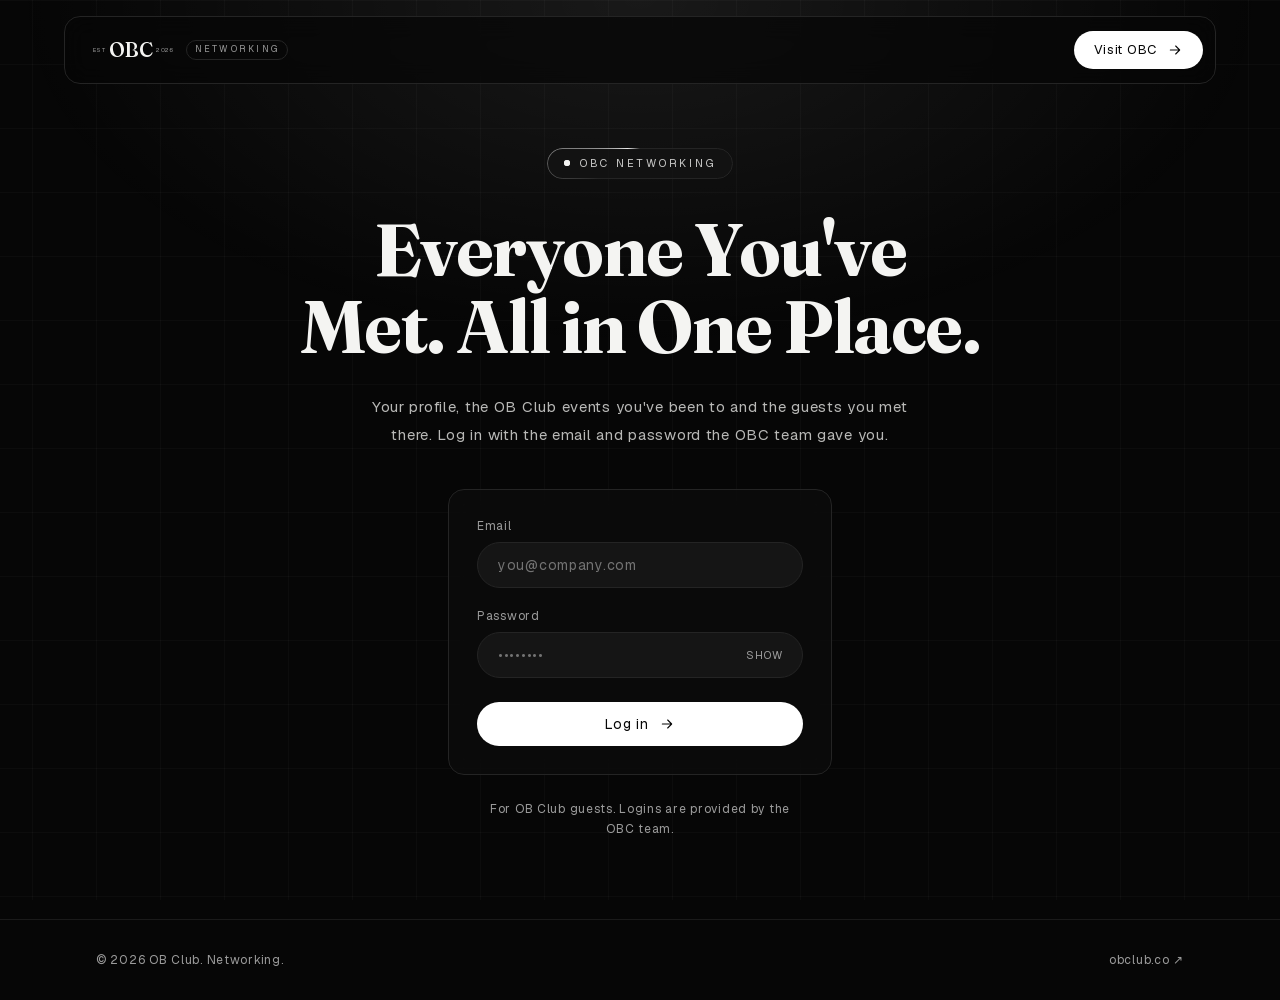
==== index.html @ 5d170324 "Deploy obclubco/obclubco@4463bd9" ====
<!DOCTYPE html><html lang="en" class="geist_c9cd1597-module__Uoypzq__variable fraunces_b9fbdd8d-module__VLtB8W__variable"><head><meta charSet="utf-8"/><meta name="viewport" content="width=device-width, initial-scale=1, viewport-fit=cover"/><link rel="preload" href="/_next/static/media/54fc36028e2bb174-s.p.20jfceqj9zyw9.woff2" as="font" crossorigin="" type="font/woff2"/><link rel="preload" href="/_next/static/media/caa3a2e1cccd8315-s.p.0wgildi0cnwt9.woff2" as="font" crossorigin="" type="font/woff2"/><link rel="stylesheet" href="/_next/static/chunks/16_0h41ld004m.css" data-precedence="next"/><link rel="preload" as="script" fetchPriority="low" href="/_next/static/chunks/310vm2bl3xxpt.js"/><script src="/_next/static/chunks/19mx3mg6lkumu.js" async=""></script><script src="/_next/static/chunks/0bma92pht_c97.js" async=""></script><script src="/_next/static/chunks/1vji_lc33jz9t.js" async=""></script><script src="/_next/static/chunks/turbopack-0cy1ryl4dx0wb.js" async=""></script><script src="/_next/static/chunks/42d-m8gop0jri.js" async=""></script><script src="/_next/static/chunks/0jnifrc4ncgdn.js" async=""></script><script src="/_next/static/chunks/0rdk8tcn_i60j.js" async=""></script><script src="/_next/static/chunks/1-z820dm5r1pa.js" async=""></script><meta name="theme-color" content="#060606"/><meta name="color-scheme" content="dark"/><title>OBC Networking</title><meta name="description" content="OB Club networking: your profile, the events you&#x27;ve been to and the guests you met there."/><meta name="application-name" content="OBC Networking"/><link rel="manifest" href="/manifest.webmanifest"/><meta name="format-detection" content="telephone=no"/><meta name="mobile-web-app-capable" content="yes"/><meta name="apple-mobile-web-app-title" content="OBC Network"/><meta name="apple-mobile-web-app-status-bar-style" content="black-translucent"/><link rel="icon" href="/icon.png?icon.0r-cys6nwpdol.png" sizes="512x512" type="image/png"/><link rel="apple-touch-icon" href="/apple-icon.png?apple-icon.0-84xrkgkah62.png" sizes="180x180" type="image/png"/><meta name="next-size-adjust" content=""/><script src="/_next/static/chunks/0cz1d0mv5g_q7.js" noModule=""></script></head><body><div hidden=""><!--$--><!--/$--></div><noscript><style>[data-reveal],[data-reveal] .word{opacity:1!important}</style></noscript><a href="#main" class="sr-only fixed left-4 top-4 z-[70] rounded-full bg-accent px-5 py-3 text-sm text-ink focus:not-sr-only">Skip to content</a><div class="relative isolate flex min-h-dvh flex-col" style="--nav-d:1500ms"><div class="intro" aria-hidden="true"><div class="intro-inner"><div class="flex items-center gap-3 sm:gap-4"><span class="intro-side">EST</span><span class="intro-obc">OBC</span><span class="intro-side">2026</span></div><span class="intro-line"></span><span class="intro-tag">Networking</span></div></div><div aria-hidden="true" class="bg-layer bg-light"></div><div aria-hidden="true" class="bg-layer bg-grid"></div><div aria-hidden="true" class="bg-layer bg-grid-hot"></div><div aria-hidden="true" class="bg-layer bg-glow"></div><canvas aria-hidden="true" class="pointer-events-none fixed inset-0 -z-10 h-full w-full"></canvas><div class="enter-nav sticky top-0 z-30 px-4 pt-[max(0.75rem,env(safe-area-inset-top))] sm:pt-[max(1rem,env(safe-area-inset-top))]"><nav class="nav-shell mx-auto flex h-14 max-w-6xl items-center justify-between gap-3 rounded-2xl border border-line bg-ink/70 pl-4 pr-2 backdrop-blur-md sm:h-[68px] sm:pl-7 sm:pr-3"><a class="group inline-flex items-center gap-3" aria-label="OBC Networking home" href="/"><span class="inline-flex items-center gap-1 text-bone"><span class="text-[6px] tracking-wider text-mute">EST</span><span class="font-display text-xl font-medium leading-none tracking-tight">OBC</span><span class="text-[6px] tracking-wider text-mute">2026</span></span><span class="hidden rounded-full border border-line px-2 py-0.5 text-[9px] sm:inline uppercase tracking-[0.25em] text-mute transition group-hover:text-bone">Networking</span></a><div class="flex items-center gap-4 text-[12px] text-bone/80 sm:gap-7 sm:text-[13px]"></div><div class="flex items-center gap-2"><a href="https://www.obclub.co" class="btn-primary px-3.5 py-2 text-[12px] sm:px-5 sm:py-2.5 sm:text-[13px]">Visit OBC<!-- --> <svg viewBox="0 0 24 24" class="size-4" fill="none" stroke="currentColor" stroke-width="1.6" stroke-linecap="round" stroke-linejoin="round"><path d="M5 12h14M13 6l6 6-6 6"></path></svg></a></div></nav></div><main id="main" class="flex flex-1 flex-col"><section class="container-x flex flex-1 flex-col items-center justify-center pb-20 pt-12 text-center sm:pt-16"><span class="pill pill-beam enter" style="--d:1600ms"><span class="dot-ping size-1.5 rounded-full bg-bone"></span> OBC Networking</span><h1 class="display mt-8 max-w-4xl text-[clamp(2.6rem,6.4vw,4.6rem)] font-bold text-balance"><span class="words-load"><span class="word" style="--d:1750ms">Everyone</span> <span class="word" style="--d:1825ms">You&#x27;ve</span> <span class="word" style="--d:1900ms">Met.</span> <span class="word" style="--d:1975ms">All</span> <span class="word" style="--d:2050ms">in</span> <span class="word" style="--d:2125ms">One</span> <span class="word" style="--d:2200ms">Place.</span></span></h1><p class="enter mt-7 max-w-xl text-[15px] leading-7 text-bone/75" style="--d:2350ms">Your profile, the OB Club events you&#x27;ve been to and the guests you met there. Log in with the email and password the OBC team gave you.</p><div class="enter mt-10 w-full" style="--d:2500ms"><!--$!--><template data-dgst="BAILOUT_TO_CLIENT_SIDE_RENDERING"></template><!--/$--></div><p class="enter mt-6 max-w-xs text-xs leading-5 text-mute" style="--d:2650ms">For OB Club guests. Logins are provided by the OBC team.</p></section></main><footer class="border-t border-line/70"><div class="container-x flex flex-col gap-2 pt-8 pb-[max(2rem,env(safe-area-inset-bottom))] text-xs text-mute sm:flex-row sm:items-center sm:justify-between"><p>© <!-- -->2026<!-- --> OB Club. Networking.</p><a href="https://www.obclub.co" class="hover:text-bone">obclub.co ↗</a></div></footer></div><!--$--><!--/$--><script src="/_next/static/chunks/310vm2bl3xxpt.js" id="_R_" async=""></script><script>(self.__next_f=self.__next_f||[]).push([0])</script><script>self.__next_f.push([1,"1:\"$Sreact.fragment\"\n3:I[24100,[\"/_next/static/chunks/42d-m8gop0jri.js\"],\"Motion\"]\n4:I[54387,[\"/_next/static/chunks/42d-m8gop0jri.js\"],\"Pwa\"]\n5:I[39756,[\"/_next/static/chunks/42d-m8gop0jri.js\"],\"default\"]\n6:I[37457,[\"/_next/static/chunks/42d-m8gop0jri.js\"],\"default\"]\n7:I[45731,[\"/_next/static/chunks/42d-m8gop0jri.js\",\"/_next/static/chunks/0jnifrc4ncgdn.js\"],\"Starfield\"]\n8:I[22016,[\"/_next/static/chunks/42d-m8gop0jri.js\",\"/_next/static/chunks/0jnifrc4ncgdn.js\"],\"\"]\n9:I[37353,[\"/_next/static/chunks/42d-m8gop0jri.js\",\"/_next/static/chunks/0rdk8tcn_i60j.js\",\"/_next/static/chunks/1-z820dm5r1pa.js\"],\"LoginScreen\"]\na:I[97367,[\"/_next/static/chunks/42d-m8gop0jri.js\"],\"OutletBoundary\"]\nb:\"$Sreact.suspense\"\nd:I[97367,[\"/_next/static/chunks/42d-m8gop0jri.js\"],\"ViewportBoundary\"]\nf:I[97367,[\"/_next/static/chunks/42d-m8gop0jri.js\"],\"MetadataBoundary\"]\n11:I[68027,[\"/_next/static/chunks/42d-m8gop0jri.js\"],\"default\",1]\n:HL[\"/_next/static/chunks/16_0h41ld004m.css\",\"style\"]\n:HL[\"/_next/static/media/54fc36028e2bb174-s.p.20jfceqj9zyw9.woff2\",\"font\",{\"crossOrigin\":\"\",\"type\":\"font/woff2\"}]\n:HL[\"/_next/static/media/caa3a2e1cccd8315-s.p.0wgildi0cnwt9.woff2\",\"font\",{\"crossOrigin\":\"\",\"type\":\"font/woff2\"}]\n2:[\"$\",\"style\",null,{\"children\":\"[data-reveal],[data-reveal] .word{opacity:1!important}\"}]\n0:{\"P\":null,\"c\":[\"\",\"\"],\"q\":\"\",\"i\":false,\"f\":[[[\"\",{\"children\":[\"__PAGE__\",{},\"$undefined\",\"$undefined\",4608]},\"$undefined\",\"$undefined\",4624],[[\"$\",\"$1\",\"c\",{\"children\":[[[\"$\",\"link\",\"0\",{\"rel\":\"stylesheet\",\"href\":\"/_next/static/chunks/16_0h41ld004m.css\",\"precedence\":\"next\",\"crossOrigin\":\"$undefined\",\"nonce\":\"$undefined\"}],[\"$\",\"script\",\"script-0\",{\"src\":\"/_next/static/chunks/42d-m8gop0jri.js\",\"async\":true,\"nonce\":\"$undefined\"}]],[\"$\",\"html\",null,{\"lang\":\"en\",\"className\":\"geist_c9cd1597-module__Uoypzq__variable fraunces_b9fbdd8d-module__VLtB8W__variable\",\"children\":[\"$\",\"body\",null,{\"children\":[[\"$\",\"noscript\",null,{\"children\":\"$2\"}],[\"$\",\"a\",null,{\"href\":\"#main\",\"className\":\"sr-only fixed left-4 top-4 z-[70] rounded-full bg-accent px-5 py-3 text-sm text-ink focus:not-sr-only\",\"children\":\"Skip to content\"}],[\"$\",\"$L3\",null,{}],[\"$\",\"$L4\",null,{}],[\"$\",\"$L5\",null,{\"parallelRouterKey\":\"children\",\"error\":\"$undefined\",\"errorStyles\":\"$undefined\",\"errorScripts\":\"$undefined\",\"template\":[\"$\",\"$L6\",null,{}],\"templateStyles\":\"$undefined\",\"templateScripts\":\"$undefined\",\"notFound\":[[\"$\",\"main\",null,{\"id\":\"main\",\"className\":\"relative isolate flex min-h-dvh flex-col items-center justify-center px-4 text-center\",\"children\":[[[\"$\",\"div\",null,{\"aria-hidden\":true,\"className\":\"bg-layer bg-light\"}],[\"$\",\"div\",null,{\"aria-hidden\":true,\"className\":\"bg-layer bg-grid\"}],[\"$\",\"div\",null,{\"aria-hidden\":true,\"className\":\"bg-layer bg-grid-hot\"}],[\"$\",\"div\",null,{\"aria-hidden\":true,\"className\":\"bg-layer bg-glow\"}],[\"$\",\"$L7\",null,{\"density\":1,\"burst\":\"$undefined\"}]],[\"$\",\"span\",null,{\"className\":\"pill enter\",\"children\":\"404\"}],[\"$\",\"h1\",null,{\"className\":\"enter display mt-6 text-5xl sm:text-6xl\",\"style\":{\"--d\":\"150ms\"},\"children\":\"Nothing Here.\"}],[\"$\",\"$L8\",null,{\"href\":\"/\",\"className\":\"enter btn-primary mt-10\",\"style\":{\"--d\":\"300ms\"},\"children\":\"Back home\"}]]}],[]],\"forbidden\":\"$undefined\",\"unauthorized\":\"$undefined\"}]]}]}]]}],{\"children\":[[\"$\",\"$1\",\"c\",{\"children\":[[\"$\",\"$L9\",null,{}],[[\"$\",\"script\",\"script-0\",{\"src\":\"/_next/static/chunks/0rdk8tcn_i60j.js\",\"async\":true,\"nonce\":\"$undefined\"}],[\"$\",\"script\",\"script-1\",{\"src\":\"/_next/static/chunks/1-z820dm5r1pa.js\",\"async\":true,\"nonce\":\"$undefined\"}]],[\"$\",\"$La\",null,{\"children\":[\"$\",\"$b\",null,{\"name\":\"Next.MetadataOutlet\",\"children\":\"$@c\"}]}]]}],{},null,false,null]},null,false,null],[\"$\",\"$1\",\"h\",{\"children\":[null,[\"$\",\"$Ld\",null,{\"children\":\"$Le\"}],[\"$\",\"div\",null,{\"hidden\":true,\"children\":[\"$\",\"$Lf\",null,{\"children\":[\"$\",\"$b\",null,{\"name\":\"Next.Metadata\",\"children\":\"$L10\"}]}]}],[\"$\",\"meta\",null,{\"name\":\"next-size-adjust\",\"content\":\"\"}]]}],false]],\"m\":\"$undefined\",\"G\":[\"$11\",[[\"$\",\"link\",\"0\",{\"rel\":\"stylesheet\",\"href\":\"/_next/static/chunks/16_0h41ld004m.css\",\"precedence\":\"next\",\"crossOrigin\":\"$undefined\",\"nonce\":\"$undefined\"}]]],\"S\":true,\"h\":null,\"r\":\"$undefined\",\"s\":\"$undefined\",\"a\":\"$undefined\",\"l\":\"$undefined\",\"p\":\"$undefined\",\"d\":\"$undefined\",\"b\":\"JXhEBg2FApjKSZOhkbMy0\"}\ne:[[\"$\",\"meta\",\"0\",{\"charSet\":\"utf-8\"}],[\"$\",\"meta\",\"1\",{\"name\":\"viewport\",\"content\":\"width=device-width, initial-scale=1, viewport-fit=cover\"}],[\"$\",\"meta\",\"2\",{\"name\":\"theme-color\",\"content\":\"#060606\"}],[\"$\",\"meta\",\"3\",{\"name\":\"color-scheme\",\"content\":\"dark\"}]]\n12:I[27201,[\"/_next/static/chunks/42d-m8gop0jri.js\"],\"IconMark\"]\nc:null\n10:[[\"$\",\"title\",\"0\",{\"children\":\"OBC Networking\"}],[\"$\",\"meta\",\"1\",{\"name\":\"description\",\"content\":\"OB Club networking: your profile, the events you've been to and the guests you met there.\"}],[\"$\",\"meta\",\"2\",{\"name\":\"application-name\",\"content\":\"OBC Networking\"}],[\"$\",\"link\",\"3\",{\"rel\":\"manifest\",\"href\":\"/manifest.webmanifest\",\"crossOrigin\":\"$undefined\"}],[\"$\",\"meta\",\"4\",{\"name\":\"format-detection\",\"content\":\"telephone=no\"}],[\"$\",\"meta\",\"5\",{\"name\":\"mobile-web-app-capable\",\"content\":\"yes\"}],[\"$\",\"meta\",\"6\",{\"name\":\"apple-mobile-web-app-title\",\"content\":\"OBC Network\"}],[\"$\",\"meta\",\"7\",{\"name\":\"apple-mobile-web-app-status-bar-style\",\"content\":\"black-translucent\"}],[\"$\",\"link\",\"8\",{\"rel\":\"icon\",\"href\":\"/icon.png?icon.0r-cys6nwpdol.png\",\"sizes\":\"512x512\",\"type\":\"image/png\"}],[\"$\",\"link\",\"9\",{\"rel\":\"apple-touch-icon\",\"href\":\"/apple-icon.png?apple-icon.0-84xrkgkah62.png\",\"sizes\":\"180x180\",\"type\":\"image/png\"}],[\"$\",\"$L12\",\"10\",{}]]\n"])</script></body></html>
---- _next/static/chunks/16_0h41ld004m.css ----
@font-face{font-family:Fraunces;font-style:normal;font-weight:100 900;font-display:swap;src:url(../media/a5a3076f5a3c2968-s.09mqwf_zjnrdf.woff2)format("woff2");unicode-range:U+102-103,U+110-111,U+128-129,U+168-169,U+1A0-1A1,U+1AF-1B0,U+300-301,U+303-304,U+308-309,U+323,U+329,U+1EA0-1EF9,U+20AB}@font-face{font-family:Fraunces;font-style:normal;font-weight:100 900;font-display:swap;src:url(../media/23f1a98b08006014-s.0s5mkn35-hrc5.woff2)format("woff2");unicode-range:U+100-2BA,U+2BD-2C5,U+2C7-2CC,U+2CE-2D7,U+2DD-2FF,U+304,U+308,U+329,U+1D00-1DBF,U+1E00-1E9F,U+1EF2-1EFF,U+2020,U+20A0-20AB,U+20AD-20C0,U+2113,U+2C60-2C7F,U+A720-A7FF}@font-face{font-family:Fraunces;font-style:normal;font-weight:100 900;font-display:swap;src:url(../media/54fc36028e2bb174-s.p.20jfceqj9zyw9.woff2)format("woff2");unicode-range:U+??,U+131,U+152-153,U+2BB-2BC,U+2C6,U+2DA,U+2DC,U+304,U+308,U+329,U+2000-206F,U+20AC,U+2122,U+2191,U+2193,U+2212,U+2215,U+FEFF,U+FFFD}@font-face{font-family:Fraunces Fallback;src:local(Times New Roman);ascent-override:84.71%;descent-override:22.09%;line-gap-override:0.0%;size-adjust:115.45%}.fraunces_b9fbdd8d-module__VLtB8W__className{font-family:Fraunces,Fraunces Fallback;font-style:normal}.fraunces_b9fbdd8d-module__VLtB8W__variable{--font-serif:"Fraunces", "Fraunces Fallback"}
@font-face{font-family:Geist;font-style:normal;font-weight:100 900;font-display:swap;src:url(../media/fef07dbb0973bf53-s.3p2_lha1f2xer.woff2)format("woff2");unicode-range:U+460-52F,U+1C80-1C8A,U+20B4,U+2DE0-2DFF,U+A640-A69F,U+FE2E-FE2F}@font-face{font-family:Geist;font-style:normal;font-weight:100 900;font-display:swap;src:url(../media/8a480f0b521d4e75-s.1qq4vpdcun5oj.woff2)format("woff2");unicode-range:U+301,U+400-45F,U+490-491,U+4B0-4B1,U+2116}@font-face{font-family:Geist;font-style:normal;font-weight:100 900;font-display:swap;src:url(../media/53b9e256198e5412-s.390ncx5urfkfu.woff2)format("woff2");unicode-range:U+102-103,U+110-111,U+128-129,U+168-169,U+1A0-1A1,U+1AF-1B0,U+300-301,U+303-304,U+308-309,U+323,U+329,U+1EA0-1EF9,U+20AB}@font-face{font-family:Geist;font-style:normal;font-weight:100 900;font-display:swap;src:url(../media/7178b3e590c64307-s.21jp631_3pja2.woff2)format("woff2");unicode-range:U+100-2BA,U+2BD-2C5,U+2C7-2CC,U+2CE-2D7,U+2DD-2FF,U+304,U+308,U+329,U+1D00-1DBF,U+1E00-1E9F,U+1EF2-1EFF,U+2020,U+20A0-20AB,U+20AD-20C0,U+2113,U+2C60-2C7F,U+A720-A7FF}@font-face{font-family:Geist;font-style:normal;font-weight:100 900;font-display:swap;src:url(../media/caa3a2e1cccd8315-s.p.0wgildi0cnwt9.woff2)format("woff2");unicode-range:U+??,U+131,U+152-153,U+2BB-2BC,U+2C6,U+2DA,U+2DC,U+304,U+308,U+329,U+2000-206F,U+20AC,U+2122,U+2191,U+2193,U+2212,U+2215,U+FEFF,U+FFFD}@font-face{font-family:Geist Fallback;src:local(Arial);ascent-override:95.94%;descent-override:28.16%;line-gap-override:0.0%;size-adjust:104.76%}.geist_c9cd1597-module__Uoypzq__className{font-family:Geist,Geist Fallback;font-style:normal}.geist_c9cd1597-module__Uoypzq__variable{--font-body:"Geist", "Geist Fallback"}
@layer properties{@supports (((-webkit-hyphens:none)) and (not (margin-trim:inline))) or ((-moz-orient:inline) and (not (color:rgb(from red r g b)))){*,:before,:after,::backdrop{--tw-duration:initial;--tw-ease:initial;--tw-border-style:solid;--tw-shadow:0 0 #0000;--tw-shadow-color:initial;--tw-shadow-alpha:100%;--tw-inset-shadow:0 0 #0000;--tw-inset-shadow-color:initial;--tw-inset-shadow-alpha:100%;--tw-ring-color:initial;--tw-ring-shadow:0 0 #0000;--tw-inset-ring-color:initial;--tw-inset-ring-shadow:0 0 #0000;--tw-ring-inset:initial;--tw-ring-offset-width:0px;--tw-ring-offset-color:#fff;--tw-ring-offset-shadow:0 0 #0000;--tw-leading:initial;--tw-tracking:initial;--tw-translate-x:0;--tw-translate-y:0;--tw-translate-z:0;--tw-space-y-reverse:0;--tw-divide-y-reverse:0;--tw-font-weight:initial;--tw-ordinal:initial;--tw-slashed-zero:initial;--tw-numeric-figure:initial;--tw-numeric-spacing:initial;--tw-numeric-fraction:initial;--tw-blur:initial;--tw-brightness:initial;--tw-contrast:initial;--tw-grayscale:initial;--tw-hue-rotate:initial;--tw-invert:initial;--tw-opacity:initial;--tw-saturate:initial;--tw-sepia:initial;--tw-drop-shadow:initial;--tw-drop-shadow-color:initial;--tw-drop-shadow-alpha:100%;--tw-drop-shadow-size:initial;--tw-backdrop-blur:initial;--tw-backdrop-brightness:initial;--tw-backdrop-contrast:initial;--tw-backdrop-grayscale:initial;--tw-backdrop-hue-rotate:initial;--tw-backdrop-invert:initial;--tw-backdrop-opacity:initial;--tw-backdrop-saturate:initial;--tw-backdrop-sepia:initial;--tw-scale-x:1;--tw-scale-y:1;--tw-scale-z:1;--tw-content:"";--beam:0deg}}}@layer theme{:root,:host{--font-sans:var(--font-body), ui-sans-serif, system-ui, sans-serif;--font-serif:ui-serif, Georgia, Cambria, "Times New Roman", Times, serif;--font-mono:ui-monospace, SFMono-Regular, Menlo, Monaco, Consolas, "Liberation Mono", "Courier New", monospace;--color-black:#000;--spacing:.25rem;--container-xs:20rem;--container-sm:24rem;--container-md:28rem;--container-lg:32rem;--container-xl:36rem;--container-2xl:42rem;--container-3xl:48rem;--container-4xl:56rem;--container-6xl:72rem;--text-xs:.75rem;--text-xs--line-height:calc(1 / .75);--text-sm:.875rem;--text-sm--line-height:calc(1.25 / .875);--text-base:1rem;--text-base--line-height:calc(1.5 / 1);--text-xl:1.25rem;--text-xl--line-height:calc(1.75 / 1.25);--text-2xl:1.5rem;--text-2xl--line-height:calc(2 / 1.5);--text-3xl:1.875rem;--text-3xl--line-height:calc(2.25 / 1.875);--text-4xl:2.25rem;--text-4xl--line-height:calc(2.5 / 2.25);--text-5xl:3rem;--text-5xl--line-height:1;--text-6xl:3.75rem;--text-6xl--line-height:1;--font-weight-normal:400;--font-weight-medium:500;--font-weight-semibold:600;--font-weight-bold:700;--tracking-tight:-.025em;--tracking-normal:0em;--tracking-wide:.025em;--tracking-wider:.05em;--tracking-widest:.1em;--leading-relaxed:1.625;--radius-xl:.75rem;--radius-2xl:1rem;--blur-sm:8px;--blur-md:12px;--default-transition-duration:.15s;--default-transition-timing-function:cubic-bezier(.4, 0, .2, 1);--default-font-family:var(--font-sans);--default-mono-font-family:var(--font-mono);--color-ink:#060606;--color-surface:#0d0d0d;--color-elevated:#151515;--color-line:#242424;--color-bone:#f4f4f2;--color-mute:#9b9b9b;--color-accent:#fff;--color-accent-soft:#e2e2e2;--color-good:#7fbf8e;--color-bad:#e07a6b;--font-display:var(--font-serif), ui-serif, Georgia, serif;--ease-smooth:cubic-bezier(.22, 1, .36, 1)}}@layer base{*,:after,:before,::backdrop{box-sizing:border-box;border:0 solid;margin:0;padding:0}::file-selector-button{box-sizing:border-box;border:0 solid;margin:0;padding:0}html,:host{-webkit-text-size-adjust:100%;tab-size:4;line-height:1.5;font-family:var(--default-font-family,-apple-system, BlinkMacSystemFont, "Segoe UI", Roboto, "Helvetica Neue", "Noto Sans", Arial, sans-serif, "Apple Color Emoji", "Segoe UI Emoji", "Segoe UI Symbol", "Noto Color Emoji");font-feature-settings:var(--default-font-feature-settings,normal);font-variation-settings:var(--default-font-variation-settings,normal);-webkit-tap-highlight-color:transparent}hr{height:0;color:inherit;border-top-width:1px}abbr:where([title]){-webkit-text-decoration:underline dotted;text-decoration:underline dotted}h1,h2,h3,h4,h5,h6{font-size:inherit;font-weight:inherit}a{color:inherit;-webkit-text-decoration:inherit;-webkit-text-decoration:inherit;-webkit-text-decoration:inherit;-webkit-text-decoration:inherit;text-decoration:inherit}b,strong{font-weight:bolder}code,kbd,samp,pre{font-family:var(--default-mono-font-family,ui-monospace, SFMono-Regular, Menlo, Monaco, Consolas, "Liberation Mono", "Courier New", monospace);font-feature-settings:var(--default-mono-font-feature-settings,normal);font-variation-settings:var(--default-mono-font-variation-settings,normal);font-size:1em}small{font-size:80%}sub,sup{vertical-align:baseline;font-size:75%;line-height:0;position:relative}sub{bottom:-.25em}sup{top:-.5em}table{text-indent:0;border-color:inherit;border-collapse:collapse}:-moz-focusring:where(:not(iframe)){outline:auto}progress{vertical-align:baseline}summary{display:list-item}ol,ul,menu{list-style:none}img,svg,video,canvas,audio,iframe,embed,object{vertical-align:middle;display:block}img,video{max-width:100%;height:auto}button,input,select,optgroup,textarea{font:inherit;font-feature-settings:inherit;font-variation-settings:inherit;letter-spacing:inherit;color:inherit;opacity:1;background-color:#0000;border-radius:0}::file-selector-button{font:inherit;font-feature-settings:inherit;font-variation-settings:inherit;letter-spacing:inherit;color:inherit;opacity:1;background-color:#0000;border-radius:0}:where(select:is([multiple],[size])) optgroup{font-weight:bolder}:where(select:is([multiple],[size])) optgroup option{padding-inline-start:20px}::file-selector-button{margin-inline-end:4px}::placeholder{opacity:1}@supports (not ((-webkit-appearance:-apple-pay-button))) or (contain-intrinsic-size:1px){::placeholder{color:currentColor}@supports (color:color-mix(in lab, red, red)){::placeholder{color:color-mix(in oklab, currentcolor 50%, transparent)}}}textarea{resize:vertical}::-webkit-search-decoration{-webkit-appearance:none}::-webkit-date-and-time-value{min-height:1lh;text-align:inherit}::-webkit-datetime-edit{display:inline-flex}::-webkit-datetime-edit-fields-wrapper{padding:0}::-webkit-datetime-edit{padding-block:0}::-webkit-datetime-edit-year-field{padding-block:0}::-webkit-datetime-edit-month-field{padding-block:0}::-webkit-datetime-edit-day-field{padding-block:0}::-webkit-datetime-edit-hour-field{padding-block:0}::-webkit-datetime-edit-minute-field{padding-block:0}::-webkit-datetime-edit-second-field{padding-block:0}::-webkit-datetime-edit-millisecond-field{padding-block:0}::-webkit-datetime-edit-meridiem-field{padding-block:0}::-webkit-calendar-picker-indicator{line-height:1}:-moz-ui-invalid{box-shadow:none}button,input:where([type=button],[type=reset],[type=submit]){appearance:button}::file-selector-button{appearance:button}::-webkit-inner-spin-button{height:auto}::-webkit-outer-spin-button{height:auto}[hidden]:where(:not([hidden=until-found])){display:none!important}html{background:var(--color-ink);--lightningcss-light: ;--lightningcss-dark:initial;color-scheme:dark;scroll-behavior:smooth}body{background-color:var(--color-ink);font-family:var(--font-sans);color:var(--color-bone);-webkit-font-smoothing:antialiased;-moz-osx-font-smoothing:grayscale;letter-spacing:.045em;min-height:100dvh}::selection{background:var(--color-accent);color:var(--color-ink)}:focus-visible{outline:2px solid var(--color-accent);outline-offset:3px;border-radius:9999px}:is(input,textarea,select):focus-visible{outline:none}select option{background:var(--color-elevated);color:var(--color-bone)}}@layer components{.enter{animation:reveal 1.1s var(--ease-smooth) var(--d,0s) backwards}.enter-nav{animation:nav-in 1s var(--ease-smooth) var(--nav-d,0s) backwards}.intro{z-index:60;background:var(--color-ink);clip-path:inset(0);place-items:center;animation:.9s cubic-bezier(.76,0,.24,1) 1.2s forwards curtain;display:grid;position:fixed;inset:0}.intro-inner{animation:intro-away .6s var(--ease-smooth) 1.05s forwards;flex-direction:column;align-items:center;display:flex}.intro-obc{font-family:var(--font-display);letter-spacing:-.03em;font-variation-settings:"SOFT" 0, "WONK" 0;color:var(--color-bone);animation:word 1s var(--ease-smooth) .1s backwards;font-size:clamp(56px,11vw,120px);font-weight:500;line-height:1}.intro-side{letter-spacing:.3em;color:var(--color-mute);animation:reveal .8s var(--ease-smooth) .45s backwards;font-size:10px}.intro-line{width:180px;height:1px;animation:grow-center .9s var(--ease-smooth) .35s backwards;background:linear-gradient(90deg,#0000,#ffffffe6,#0000);margin-top:22px}.intro-tag{text-transform:uppercase;letter-spacing:.4em;color:var(--color-mute);animation:reveal .8s var(--ease-smooth) .55s backwards;margin-top:18px;font-size:10px}.word{display:inline-block}.words-load .word{animation:word 1.2s var(--ease-smooth) var(--d,0s) backwards}[data-reveal]:not([data-reveal=words]):not([data-revealed]){opacity:0}[data-reveal]:not([data-reveal=words])[data-revealed]{animation:reveal 1.1s var(--ease-smooth) var(--d,var(--auto-d,0s)) backwards}[data-reveal=words]:not([data-revealed]) .word{opacity:0}[data-reveal=words][data-revealed] .word{animation:word 1.2s var(--ease-smooth) var(--d,0s) backwards}.pill-beam{isolation:isolate;position:relative}.pill-beam:before{content:"";z-index:-1;border-radius:inherit;pointer-events:none;background:conic-gradient(from var(--beam), transparent 0deg 250deg, #ffffffe6 320deg, transparent 360deg);-webkit-mask-composite:xor;-webkit-mask-composite:xor,source-over;-webkit-mask-composite:xor,source-over;padding:1px;animation:5s linear infinite beam;position:absolute;inset:-1px;-webkit-mask:linear-gradient(#000 0 0) content-box,linear-gradient(#000 0 0);-webkit-mask-composite:xor,source-over;mask:linear-gradient(#000 0 0) content-box exclude,linear-gradient(#000 0 0)}.dot-ping{position:relative}.dot-ping:after{content:"";border-radius:inherit;background:inherit;animation:2.4s cubic-bezier(0,0,.2,1) infinite ping;position:absolute;inset:0}:is(.btn-primary,.btn-accent,.btn-ghost) svg{transition:transform .4s var(--ease-smooth)}:is(.btn-primary,.btn-accent,.btn-ghost):hover:not(:disabled) svg{transform:translate(3px)}.btn-ghost:after{content:"";z-index:-1;pointer-events:none;background:linear-gradient(105deg,#0000 30%,#ffffff1f 50%,#0000 70%);position:absolute;inset:0;translate:-120%}.btn-ghost:hover:not(:disabled):after{animation:sheen .9s var(--ease-smooth)}.glow-card{isolation:isolate;position:relative}.glow-card:before,.glow-card:after{content:"";z-index:-1;border-radius:inherit;pointer-events:none;opacity:0;transition:opacity .5s var(--ease-smooth);position:absolute}.glow-card:before{background:radial-gradient(260px circle at var(--x,50%) var(--y,0%), #ffffff8c, transparent 70%);-webkit-mask-composite:xor;-webkit-mask-composite:xor,source-over;-webkit-mask-composite:xor,source-over;padding:1px;inset:-1px;-webkit-mask:linear-gradient(#000 0 0) content-box,linear-gradient(#000 0 0);-webkit-mask-composite:xor,source-over;mask:linear-gradient(#000 0 0) content-box exclude,linear-gradient(#000 0 0)}.glow-card:after{background:radial-gradient(420px circle at var(--x,50%) var(--y,0%), #ffffff0f, transparent 65%);inset:0}.glow-card:hover:before,.glow-card:hover:after{opacity:1}.glow-card.glow-inset:before{inset:0}.bar-grow{transform-origin:0;animation:grow 1.6s var(--ease-smooth) .2s backwards}.spinner{background:conic-gradient(#0000 0deg,#fffffff2 300deg,#0000 360deg);border-radius:9999px;width:30px;height:30px;animation:.9s linear infinite spin;-webkit-mask:radial-gradient(farthest-side,#0000 calc(100% - 1.5px),#000 calc(100% - 1.5px));mask:radial-gradient(farthest-side,#0000 calc(100% - 1.5px),#000 calc(100% - 1.5px))}.bg-layer{z-index:-10;pointer-events:none;position:fixed;inset:0}.bg-light{background:radial-gradient(70% 55% at 50% 0,#ffffff14,#0000 70%);animation:9s ease-in-out infinite breathe}.bg-grid,.bg-grid-hot{background-position:top;background-size:64px 64px}.bg-grid{background-image:linear-gradient(#ffffff07 1px,#0000 1px),linear-gradient(90deg,#ffffff07 1px,#0000 1px)}.bg-grid-hot{-webkit-mask:radial-gradient(240px circle at var(--mx,-999px) var(--my,-999px), #000, transparent);-webkit-mask:radial-gradient(240px circle at var(--mx,-999px) var(--my,-999px), #000, transparent);-webkit-mask:radial-gradient(240px circle at var(--mx,-999px) var(--my,-999px), #000, transparent);-webkit-mask:radial-gradient(240px circle at var(--mx,-999px) var(--my,-999px), #000, transparent);mask:radial-gradient(240px circle at var(--mx,-999px) var(--my,-999px), #000, transparent);opacity:var(--hot,0);transition:opacity .8s var(--ease-smooth);background-image:linear-gradient(#ffffff21 1px,#0000 1px),linear-gradient(90deg,#ffffff21 1px,#0000 1px)}.bg-glow{background:radial-gradient(560px circle at var(--mx,-999px) var(--my,-999px), #ffffff0d, transparent 65%);opacity:var(--hot,0);transition:opacity .8s var(--ease-smooth)}@media (hover:none){.bg-grid-hot,.bg-glow{display:none}}.nav-shell{transition:background-color .6s var(--ease-smooth), box-shadow .6s var(--ease-smooth), border-color .6s var(--ease-smooth)}}@layer utilities{.pointer-events-none{pointer-events:none}.visible{visibility:visible}.btn-ghost{isolation:isolate;justify-content:center;align-items:center;gap:calc(var(--spacing) * 2.5);padding-inline:calc(var(--spacing) * 6);padding-block:calc(var(--spacing) * 3);font-size:var(--text-sm);line-height:var(--tw-leading,var(--text-sm--line-height));white-space:nowrap;transition-property:color,background-color,border-color,outline-color,text-decoration-color,fill,stroke,--tw-gradient-from,--tw-gradient-via,--tw-gradient-to,opacity,box-shadow,transform,translate,scale,rotate,filter,-webkit-backdrop-filter,backdrop-filter,display,content-visibility,overlay,pointer-events;transition-timing-function:var(--tw-ease,var(--default-transition-timing-function));transition-duration:var(--tw-duration,var(--default-transition-duration));--tw-duration:.3s;--tw-ease:var(--ease-smooth);transition-duration:.3s;transition-timing-function:var(--ease-smooth);border-radius:3.40282e38px;display:inline-flex;position:relative;overflow:hidden}.btn-ghost:active{scale:.97}.btn-ghost:disabled{cursor:not-allowed;opacity:.5}.btn-ghost{border-style:var(--tw-border-style);border-width:1px;border-color:var(--color-line);background-color:var(--color-ink);color:var(--color-bone)}@media (hover:hover){.btn-ghost:hover{border-color:#f4f4f266}@supports (color:color-mix(in lab, red, red)){.btn-ghost:hover{border-color:color-mix(in oklab, var(--color-bone) 40%, transparent)}}.btn-ghost:hover{background-color:var(--color-elevated)}}.btn-primary{isolation:isolate;justify-content:center;align-items:center;gap:calc(var(--spacing) * 2.5);padding-inline:calc(var(--spacing) * 6);padding-block:calc(var(--spacing) * 3);font-size:var(--text-sm);line-height:var(--tw-leading,var(--text-sm--line-height));white-space:nowrap;transition-property:color,background-color,border-color,outline-color,text-decoration-color,fill,stroke,--tw-gradient-from,--tw-gradient-via,--tw-gradient-to,opacity,box-shadow,transform,translate,scale,rotate,filter,-webkit-backdrop-filter,backdrop-filter,display,content-visibility,overlay,pointer-events;transition-timing-function:var(--tw-ease,var(--default-transition-timing-function));transition-duration:var(--tw-duration,var(--default-transition-duration));--tw-duration:.3s;--tw-ease:var(--ease-smooth);transition-duration:.3s;transition-timing-function:var(--ease-smooth);border-radius:3.40282e38px;display:inline-flex;position:relative;overflow:hidden}.btn-primary:active{scale:.97}.btn-primary:disabled{cursor:not-allowed;opacity:.5}.btn-primary{background-color:var(--color-accent);color:var(--color-ink)}@media (hover:hover){.btn-primary:hover{background-color:var(--color-accent-soft);--tw-shadow:0 0 0 1px var(--tw-shadow-color,#fff3), 0 10px 40px -10px var(--tw-shadow-color,#ffffff8c);box-shadow:var(--tw-inset-shadow), var(--tw-inset-ring-shadow), var(--tw-ring-offset-shadow), var(--tw-ring-shadow), var(--tw-shadow)}}.sr-only{clip-path:inset(50%);white-space:nowrap;border-width:0;width:1px;height:1px;margin:-1px;padding:0;position:absolute;overflow:hidden}.absolute{position:absolute}.fixed{position:fixed}.relative{position:relative}.static{position:static}.sticky{position:sticky}.inset-0{inset:0}.inset-x-0{inset-inline:0}.top-0{top:0}.top-1\/2{top:50%}.top-4{top:calc(var(--spacing) * 4)}.top-\[2px\]{top:2px}.right-2{right:calc(var(--spacing) * 2)}.right-4{right:calc(var(--spacing) * 4)}.bottom-0{bottom:0}.bottom-\[calc\(4\.75rem\+env\(safe-area-inset-bottom\)\)\]{bottom:calc(4.75rem + env(safe-area-inset-bottom))}.bottom-\[calc\(5rem\+env\(safe-area-inset-bottom\)\)\]{bottom:calc(5rem + env(safe-area-inset-bottom))}.bottom-\[max\(1rem\,env\(safe-area-inset-bottom\)\)\]{bottom:max(1rem, env(safe-area-inset-bottom))}.left-4{left:calc(var(--spacing) * 4)}.left-\[2px\]{left:2px}.left-\[22px\]{left:22px}.isolate{isolation:isolate}.-z-10{z-index:calc(10 * -1)}.z-20{z-index:20}.z-30{z-index:30}.z-40{z-index:40}.z-50{z-index:50}.z-\[70\]{z-index:70}.order-first{order:-9999}.container-x{width:100%;max-width:var(--container-6xl);padding-inline:calc(var(--spacing) * 4);margin-inline:auto}@media (min-width:40rem){.container-x{padding-inline:calc(var(--spacing) * 6)}}@media (min-width:64rem){.container-x{padding-inline:calc(var(--spacing) * 8)}}.mx-auto{margin-inline:auto}.mt-0\.5{margin-top:calc(var(--spacing) * .5)}.mt-1{margin-top:var(--spacing)}.mt-1\.5{margin-top:calc(var(--spacing) * 1.5)}.mt-2{margin-top:calc(var(--spacing) * 2)}.mt-3{margin-top:calc(var(--spacing) * 3)}.mt-4{margin-top:calc(var(--spacing) * 4)}.mt-5{margin-top:calc(var(--spacing) * 5)}.mt-6{margin-top:calc(var(--spacing) * 6)}.mt-7{margin-top:calc(var(--spacing) * 7)}.mt-8{margin-top:calc(var(--spacing) * 8)}.mt-10{margin-top:calc(var(--spacing) * 10)}.mt-12{margin-top:calc(var(--spacing) * 12)}.mt-14{margin-top:calc(var(--spacing) * 14)}.mt-16{margin-top:calc(var(--spacing) * 16)}.mt-20{margin-top:calc(var(--spacing) * 20)}.mb-3{margin-bottom:calc(var(--spacing) * 3)}.mb-4{margin-bottom:calc(var(--spacing) * 4)}.mb-6{margin-bottom:calc(var(--spacing) * 6)}.-ml-1\.5{margin-left:calc(var(--spacing) * -1.5)}.textarea{resize:vertical;border-radius:var(--radius-2xl);border-style:var(--tw-border-style);border-width:1px;border-color:var(--color-line);background-color:var(--color-elevated);width:100%;padding-inline:calc(var(--spacing) * 5);padding-block:calc(var(--spacing) * 3.5);font-size:var(--text-sm);line-height:var(--tw-leading,var(--text-sm--line-height));--tw-leading:calc(var(--spacing) * 6);line-height:calc(var(--spacing) * 6);color:var(--color-bone);transition-property:color,background-color,border-color,outline-color,text-decoration-color,fill,stroke,--tw-gradient-from,--tw-gradient-via,--tw-gradient-to,opacity,box-shadow,transform,translate,scale,rotate,filter,-webkit-backdrop-filter,backdrop-filter,display,content-visibility,overlay,pointer-events;transition-timing-function:var(--tw-ease,var(--default-transition-timing-function));transition-duration:var(--tw-duration,var(--default-transition-duration));--tw-duration:.3s;--tw-ease:var(--ease-smooth);transition-duration:.3s;transition-timing-function:var(--ease-smooth);--tw-outline-style:none;outline-style:none;display:block}.textarea::placeholder{color:#9b9b9bb3}@supports (color:color-mix(in lab, red, red)){.textarea::placeholder{color:color-mix(in oklab, var(--color-mute) 70%, transparent)}}.textarea:focus{border-color:#f4f4f299}@supports (color:color-mix(in lab, red, red)){.textarea:focus{border-color:color-mix(in oklab, var(--color-bone) 60%, transparent)}}.textarea:focus{--tw-shadow:0 0 0 4px var(--tw-shadow-color,#ffffff12);box-shadow:var(--tw-inset-shadow), var(--tw-inset-ring-shadow), var(--tw-ring-offset-shadow), var(--tw-ring-shadow), var(--tw-shadow)}.pill{align-items:center;gap:calc(var(--spacing) * 2.5);border-style:var(--tw-border-style);border-width:1px;border-color:var(--color-line);background-color:#151515b3;border-radius:3.40282e38px;display:inline-flex}@supports (color:color-mix(in lab, red, red)){.pill{background-color:color-mix(in oklab, var(--color-elevated) 70%, transparent)}}.pill{padding-inline:calc(var(--spacing) * 4);padding-block:calc(var(--spacing) * 1.5);--tw-tracking:.25em;letter-spacing:.25em;color:#f4f4f2cc;font-size:11px}@supports (color:color-mix(in lab, red, red)){.pill{color:color-mix(in oklab, var(--color-bone) 80%, transparent)}}.pill{text-transform:uppercase}.line-clamp-2{-webkit-line-clamp:2;-webkit-box-orient:vertical;display:-webkit-box;overflow:hidden}.block{display:block}.contents{display:contents}.flex{display:flex}.grid{display:grid}.hidden{display:none}.inline-flex{display:inline-flex}.table{display:table}.aspect-\[21\/9\]{aspect-ratio:21/9}.size-1\.5{width:calc(var(--spacing) * 1.5);height:calc(var(--spacing) * 1.5)}.size-3\.5{width:calc(var(--spacing) * 3.5);height:calc(var(--spacing) * 3.5)}.size-4{width:calc(var(--spacing) * 4);height:calc(var(--spacing) * 4)}.size-5{width:calc(var(--spacing) * 5);height:calc(var(--spacing) * 5)}.size-6{width:calc(var(--spacing) * 6);height:calc(var(--spacing) * 6)}.size-8{width:calc(var(--spacing) * 8);height:calc(var(--spacing) * 8)}.size-9{width:calc(var(--spacing) * 9);height:calc(var(--spacing) * 9)}.size-10{width:calc(var(--spacing) * 10);height:calc(var(--spacing) * 10)}.size-11{width:calc(var(--spacing) * 11);height:calc(var(--spacing) * 11)}.size-14{width:calc(var(--spacing) * 14);height:calc(var(--spacing) * 14)}.size-24{width:calc(var(--spacing) * 24);height:calc(var(--spacing) * 24)}.size-28{width:calc(var(--spacing) * 28);height:calc(var(--spacing) * 28)}.size-\[18px\]{width:18px;height:18px}.size-\[22px\]{width:22px;height:22px}.h-1{height:var(--spacing)}.h-6{height:calc(var(--spacing) * 6)}.h-14{height:calc(var(--spacing) * 14)}.h-16{height:calc(var(--spacing) * 16)}.h-20{height:calc(var(--spacing) * 20)}.h-full{height:100%}.min-h-\[50dvh\]{min-height:50dvh}.min-h-dvh{min-height:100dvh}.input{border-style:var(--tw-border-style);border-width:1px;border-color:var(--color-line);background-color:var(--color-elevated);width:100%;padding-inline:calc(var(--spacing) * 5);padding-block:calc(var(--spacing) * 3);font-size:var(--text-sm);line-height:var(--tw-leading,var(--text-sm--line-height));color:var(--color-bone);transition-property:color,background-color,border-color,outline-color,text-decoration-color,fill,stroke,--tw-gradient-from,--tw-gradient-via,--tw-gradient-to,opacity,box-shadow,transform,translate,scale,rotate,filter,-webkit-backdrop-filter,backdrop-filter,display,content-visibility,overlay,pointer-events;transition-timing-function:var(--tw-ease,var(--default-transition-timing-function));transition-duration:var(--tw-duration,var(--default-transition-duration));--tw-duration:.3s;--tw-ease:var(--ease-smooth);transition-duration:.3s;transition-timing-function:var(--ease-smooth);--tw-outline-style:none;border-radius:3.40282e38px;outline-style:none}.input::placeholder{color:#9b9b9bb3}@supports (color:color-mix(in lab, red, red)){.input::placeholder{color:color-mix(in oklab, var(--color-mute) 70%, transparent)}}.input:focus{border-color:#f4f4f299}@supports (color:color-mix(in lab, red, red)){.input:focus{border-color:color-mix(in oklab, var(--color-bone) 60%, transparent)}}.input:focus{--tw-shadow:0 0 0 4px var(--tw-shadow-color,#ffffff12);box-shadow:var(--tw-inset-shadow), var(--tw-inset-ring-shadow), var(--tw-ring-offset-shadow), var(--tw-ring-shadow), var(--tw-shadow)}.w-11{width:calc(var(--spacing) * 11)}.w-14{width:calc(var(--spacing) * 14)}.w-16{width:calc(var(--spacing) * 16)}.w-20{width:calc(var(--spacing) * 20)}.w-32{width:calc(var(--spacing) * 32)}.w-full{width:100%}.max-w-2xl{max-width:var(--container-2xl)}.max-w-3xl{max-width:var(--container-3xl)}.max-w-4xl{max-width:var(--container-4xl)}.max-w-6xl{max-width:var(--container-6xl)}.max-w-32{max-width:calc(var(--spacing) * 32)}.max-w-full{max-width:100%}.max-w-lg{max-width:var(--container-lg)}.max-w-md{max-width:var(--container-md)}.max-w-sm{max-width:var(--container-sm)}.max-w-xl{max-width:var(--container-xl)}.max-w-xs{max-width:var(--container-xs)}.min-w-0{min-width:0}.min-w-\[640px\]{min-width:640px}.min-w-\[760px\]{min-width:760px}.flex-1{flex:1}.shrink-0{flex-shrink:0}.grow{flex-grow:1}.lift{transition-property:color,background-color,border-color,outline-color,text-decoration-color,fill,stroke,--tw-gradient-from,--tw-gradient-via,--tw-gradient-to,opacity,box-shadow,transform,translate,scale,rotate,filter,-webkit-backdrop-filter,backdrop-filter,display,content-visibility,overlay,pointer-events;transition-timing-function:var(--tw-ease,var(--default-transition-timing-function));transition-duration:var(--tw-duration,var(--default-transition-duration));--tw-duration:.5s;--tw-ease:var(--ease-smooth);transition-duration:.5s;transition-timing-function:var(--ease-smooth)}@media (hover:hover){.lift:hover{--tw-translate-y:calc(var(--spacing) * -1);translate:var(--tw-translate-x) var(--tw-translate-y)}}.-translate-y-1\/2{--tw-translate-y:calc(calc(1 / 2 * 100%) * -1);translate:var(--tw-translate-x) var(--tw-translate-y)}.cursor-pointer{cursor:pointer}.resize{resize:both}.appearance-none{appearance:none}.grid-cols-2{grid-template-columns:repeat(2,minmax(0,1fr))}.grid-cols-3{grid-template-columns:repeat(3,minmax(0,1fr))}.grid-cols-4{grid-template-columns:repeat(4,minmax(0,1fr))}.flex-col{flex-direction:column}.flex-wrap{flex-wrap:wrap}.place-items-center{place-items:center}.items-baseline{align-items:baseline}.items-center{align-items:center}.items-end{align-items:flex-end}.items-start{align-items:flex-start}.justify-between{justify-content:space-between}.justify-center{justify-content:center}.gap-1{gap:var(--spacing)}.gap-1\.5{gap:calc(var(--spacing) * 1.5)}.gap-2{gap:calc(var(--spacing) * 2)}.gap-2\.5{gap:calc(var(--spacing) * 2.5)}.gap-3{gap:calc(var(--spacing) * 3)}.gap-4{gap:calc(var(--spacing) * 4)}.gap-5{gap:calc(var(--spacing) * 5)}.gap-6{gap:calc(var(--spacing) * 6)}.gap-8{gap:calc(var(--spacing) * 8)}.gap-10{gap:calc(var(--spacing) * 10)}.gap-12{gap:calc(var(--spacing) * 12)}.gap-px{gap:1px}:where(.space-y-1>:not(:last-child)){--tw-space-y-reverse:0;margin-block-start:calc(var(--spacing) * var(--tw-space-y-reverse));margin-block-end:calc(var(--spacing) * calc(1 - var(--tw-space-y-reverse)))}:where(.space-y-2>:not(:last-child)){--tw-space-y-reverse:0;margin-block-start:calc(calc(var(--spacing) * 2) * var(--tw-space-y-reverse));margin-block-end:calc(calc(var(--spacing) * 2) * calc(1 - var(--tw-space-y-reverse)))}:where(.space-y-4>:not(:last-child)){--tw-space-y-reverse:0;margin-block-start:calc(calc(var(--spacing) * 4) * var(--tw-space-y-reverse));margin-block-end:calc(calc(var(--spacing) * 4) * calc(1 - var(--tw-space-y-reverse)))}.gap-x-3{column-gap:calc(var(--spacing) * 3)}.gap-x-5{column-gap:calc(var(--spacing) * 5)}.gap-y-1{row-gap:var(--spacing)}.gap-y-3{row-gap:calc(var(--spacing) * 3)}:where(.divide-y>:not(:last-child)){--tw-divide-y-reverse:0;border-bottom-style:var(--tw-border-style);border-top-style:var(--tw-border-style);border-top-width:calc(1px * var(--tw-divide-y-reverse));border-bottom-width:calc(1px * calc(1 - var(--tw-divide-y-reverse)))}:where(.divide-line>:not(:last-child)){border-color:var(--color-line)}.truncate{text-overflow:ellipsis;white-space:nowrap;overflow:hidden}.overflow-hidden{overflow:hidden}.overflow-x-auto{overflow-x:auto}.card{border-radius:var(--radius-2xl);border-style:var(--tw-border-style);border-width:1px;border-color:var(--color-line);background-color:var(--color-surface)}.rounded-2xl{border-radius:var(--radius-2xl)}.rounded-full{border-radius:3.40282e38px}.rounded-xl{border-radius:var(--radius-xl)}.border{border-style:var(--tw-border-style);border-width:1px}.border-t{border-top-style:var(--tw-border-style);border-top-width:1px}.border-b{border-bottom-style:var(--tw-border-style);border-bottom-width:1px}.border-dashed{--tw-border-style:dashed;border-style:dashed}.border-accent{border-color:var(--color-accent)}.border-bad\/70{border-color:#e07a6bb3}@supports (color:color-mix(in lab, red, red)){.border-bad\/70{border-color:color-mix(in oklab, var(--color-bad) 70%, transparent)}}.border-line{border-color:var(--color-line)}.border-line\/70{border-color:#242424b3}@supports (color:color-mix(in lab, red, red)){.border-line\/70{border-color:color-mix(in oklab, var(--color-line) 70%, transparent)}}.border-line\/80{border-color:#242424cc}@supports (color:color-mix(in lab, red, red)){.border-line\/80{border-color:color-mix(in oklab, var(--color-line) 80%, transparent)}}.bg-accent{background-color:var(--color-accent)}.bg-black\/60{background-color:#0009}@supports (color:color-mix(in lab, red, red)){.bg-black\/60{background-color:color-mix(in oklab, var(--color-black) 60%, transparent)}}.bg-bone{background-color:var(--color-bone)}.bg-bone\/60{background-color:#f4f4f299}@supports (color:color-mix(in lab, red, red)){.bg-bone\/60{background-color:color-mix(in oklab, var(--color-bone) 60%, transparent)}}.bg-elevated{background-color:var(--color-elevated)}.bg-elevated\/70{background-color:#151515b3}@supports (color:color-mix(in lab, red, red)){.bg-elevated\/70{background-color:color-mix(in oklab, var(--color-elevated) 70%, transparent)}}.bg-ink{background-color:var(--color-ink)}.bg-ink\/70{background-color:#060606b3}@supports (color:color-mix(in lab, red, red)){.bg-ink\/70{background-color:color-mix(in oklab, var(--color-ink) 70%, transparent)}}.bg-ink\/85{background-color:#060606d9}@supports (color:color-mix(in lab, red, red)){.bg-ink\/85{background-color:color-mix(in oklab, var(--color-ink) 85%, transparent)}}.bg-line{background-color:var(--color-line)}.bg-mute{background-color:var(--color-mute)}.bg-surface{background-color:var(--color-surface)}.bg-surface\/70{background-color:#0d0d0db3}@supports (color:color-mix(in lab, red, red)){.bg-surface\/70{background-color:color-mix(in oklab, var(--color-surface) 70%, transparent)}}.bg-surface\/80{background-color:#0d0d0dcc}@supports (color:color-mix(in lab, red, red)){.bg-surface\/80{background-color:color-mix(in oklab, var(--color-surface) 80%, transparent)}}.grain{background-image:radial-gradient(70% 55% at 50% 0,#ffffff12,#0000 70%),linear-gradient(#ffffff07 1px,#0000 1px),linear-gradient(90deg,#ffffff07 1px,#0000 1px);background-position:top;background-size:100% 100%,64px 64px,64px 64px}.object-cover{object-fit:cover}.object-\[50\%_30\%\]{object-position:50% 30%}.p-1\.5{padding:calc(var(--spacing) * 1.5)}.p-3{padding:calc(var(--spacing) * 3)}.p-4{padding:calc(var(--spacing) * 4)}.p-5{padding:calc(var(--spacing) * 5)}.p-6{padding:calc(var(--spacing) * 6)}.px-1{padding-inline:var(--spacing)}.px-2{padding-inline:calc(var(--spacing) * 2)}.px-2\.5{padding-inline:calc(var(--spacing) * 2.5)}.px-3{padding-inline:calc(var(--spacing) * 3)}.px-3\.5{padding-inline:calc(var(--spacing) * 3.5)}.px-4{padding-inline:calc(var(--spacing) * 4)}.px-5{padding-inline:calc(var(--spacing) * 5)}.px-6{padding-inline:calc(var(--spacing) * 6)}.py-0\.5{padding-block:calc(var(--spacing) * .5)}.py-1{padding-block:var(--spacing)}.py-1\.5{padding-block:calc(var(--spacing) * 1.5)}.py-2{padding-block:calc(var(--spacing) * 2)}.py-2\.5{padding-block:calc(var(--spacing) * 2.5)}.py-3{padding-block:calc(var(--spacing) * 3)}.py-4{padding-block:calc(var(--spacing) * 4)}.py-5{padding-block:calc(var(--spacing) * 5)}.py-6{padding-block:calc(var(--spacing) * 6)}.py-12{padding-block:calc(var(--spacing) * 12)}.pt-2{padding-top:calc(var(--spacing) * 2)}.pt-8{padding-top:calc(var(--spacing) * 8)}.pt-12{padding-top:calc(var(--spacing) * 12)}.pt-\[max\(0\.75rem\,env\(safe-area-inset-top\)\)\]{padding-top:max(.75rem, env(safe-area-inset-top))}.pr-2{padding-right:calc(var(--spacing) * 2)}.pr-3{padding-right:calc(var(--spacing) * 3)}.pr-4{padding-right:calc(var(--spacing) * 4)}.pr-5{padding-right:calc(var(--spacing) * 5)}.pr-11{padding-right:calc(var(--spacing) * 11)}.pr-16{padding-right:calc(var(--spacing) * 16)}.pb-4{padding-bottom:calc(var(--spacing) * 4)}.pb-5{padding-bottom:calc(var(--spacing) * 5)}.pb-20{padding-bottom:calc(var(--spacing) * 20)}.pb-24{padding-bottom:calc(var(--spacing) * 24)}.pb-\[calc\(4rem\+env\(safe-area-inset-bottom\)\)\]{padding-bottom:calc(4rem + env(safe-area-inset-bottom))}.pb-\[env\(safe-area-inset-bottom\)\]{padding-bottom:env(safe-area-inset-bottom)}.pb-\[max\(2rem\,env\(safe-area-inset-bottom\)\)\]{padding-bottom:max(2rem, env(safe-area-inset-bottom))}.pl-1{padding-left:var(--spacing)}.pl-4{padding-left:calc(var(--spacing) * 4)}.pl-5{padding-left:calc(var(--spacing) * 5)}.pl-11{padding-left:calc(var(--spacing) * 11)}.text-center{text-align:center}.text-left{text-align:left}.text-right{text-align:right}.display{font-family:var(--font-display);--tw-leading:1.05;--tw-font-weight:var(--font-weight-semibold);line-height:1.05;font-weight:var(--font-weight-semibold);--tw-tracking:-.02em;letter-spacing:-.02em;font-variation-settings:"SOFT" 0, "WONK" 0}.font-display{font-family:var(--font-display)}.font-mono{font-family:var(--font-mono)}.text-2xl{font-size:var(--text-2xl);line-height:var(--tw-leading,var(--text-2xl--line-height))}.text-3xl{font-size:var(--text-3xl);line-height:var(--tw-leading,var(--text-3xl--line-height))}.text-4xl{font-size:var(--text-4xl);line-height:var(--tw-leading,var(--text-4xl--line-height))}.text-5xl{font-size:var(--text-5xl);line-height:var(--tw-leading,var(--text-5xl--line-height))}.text-base{font-size:var(--text-base);line-height:var(--tw-leading,var(--text-base--line-height))}.text-sm{font-size:var(--text-sm);line-height:var(--tw-leading,var(--text-sm--line-height))}.text-xl{font-size:var(--text-xl);line-height:var(--tw-leading,var(--text-xl--line-height))}.text-xs{font-size:var(--text-xs);line-height:var(--tw-leading,var(--text-xs--line-height))}.eyebrow{--tw-font-weight:var(--font-weight-normal);font-size:11px;font-weight:var(--font-weight-normal);--tw-tracking:.3em;letter-spacing:.3em;color:var(--color-mute);text-transform:uppercase}.text-\[6px\]{font-size:6px}.text-\[9px\]{font-size:9px}.text-\[10px\]{font-size:10px}.text-\[11px\]{font-size:11px}.text-\[12px\]{font-size:12px}.text-\[13px\]{font-size:13px}.text-\[15px\]{font-size:15px}.text-\[clamp\(2\.6rem\,6\.4vw\,4\.6rem\)\]{font-size:clamp(2.6rem,6.4vw,4.6rem)}.leading-4{--tw-leading:calc(var(--spacing) * 4);line-height:calc(var(--spacing) * 4)}.leading-5{--tw-leading:calc(var(--spacing) * 5);line-height:calc(var(--spacing) * 5)}.leading-6{--tw-leading:calc(var(--spacing) * 6);line-height:calc(var(--spacing) * 6)}.leading-7{--tw-leading:calc(var(--spacing) * 7);line-height:calc(var(--spacing) * 7)}.leading-none{--tw-leading:1;line-height:1}.leading-relaxed{--tw-leading:var(--leading-relaxed);line-height:var(--leading-relaxed)}.font-bold{--tw-font-weight:var(--font-weight-bold);font-weight:var(--font-weight-bold)}.font-medium{--tw-font-weight:var(--font-weight-medium);font-weight:var(--font-weight-medium)}.tracking-\[0\.2em\]{--tw-tracking:.2em;letter-spacing:.2em}.tracking-\[0\.18em\]{--tw-tracking:.18em;letter-spacing:.18em}.tracking-\[0\.25em\]{--tw-tracking:.25em;letter-spacing:.25em}.tracking-normal{--tw-tracking:var(--tracking-normal);letter-spacing:var(--tracking-normal)}.tracking-tight{--tw-tracking:var(--tracking-tight);letter-spacing:var(--tracking-tight)}.tracking-wide{--tw-tracking:var(--tracking-wide);letter-spacing:var(--tracking-wide)}.tracking-wider{--tw-tracking:var(--tracking-wider);letter-spacing:var(--tracking-wider)}.tracking-widest{--tw-tracking:var(--tracking-widest);letter-spacing:var(--tracking-widest)}.text-balance{text-wrap:balance}.break-words{overflow-wrap:break-word}.break-all{word-break:break-all}.whitespace-pre-line{white-space:pre-line}.text-accent{color:var(--color-accent)}.text-bad{color:var(--color-bad)}.text-bone{color:var(--color-bone)}.text-bone\/70{color:#f4f4f2b3}@supports (color:color-mix(in lab, red, red)){.text-bone\/70{color:color-mix(in oklab, var(--color-bone) 70%, transparent)}}.text-bone\/75{color:#f4f4f2bf}@supports (color:color-mix(in lab, red, red)){.text-bone\/75{color:color-mix(in oklab, var(--color-bone) 75%, transparent)}}.text-bone\/80{color:#f4f4f2cc}@supports (color:color-mix(in lab, red, red)){.text-bone\/80{color:color-mix(in oklab, var(--color-bone) 80%, transparent)}}.text-bone\/85{color:#f4f4f2d9}@supports (color:color-mix(in lab, red, red)){.text-bone\/85{color:color-mix(in oklab, var(--color-bone) 85%, transparent)}}.text-bone\/90{color:#f4f4f2e6}@supports (color:color-mix(in lab, red, red)){.text-bone\/90{color:color-mix(in oklab, var(--color-bone) 90%, transparent)}}.text-good{color:var(--color-good)}.text-ink{color:var(--color-ink)}.text-mute{color:var(--color-mute)}.lowercase{text-transform:lowercase}.uppercase{text-transform:uppercase}.tabular-nums{--tw-numeric-spacing:tabular-nums;font-variant-numeric:var(--tw-ordinal,) var(--tw-slashed-zero,) var(--tw-numeric-figure,) var(--tw-numeric-spacing,) var(--tw-numeric-fraction,)}.underline-offset-4{text-underline-offset:4px}.opacity-80{opacity:.8}.shadow-\[0_0_12px_rgb\(255_255_255\/0\.45\)\]{--tw-shadow:0 0 12px var(--tw-shadow-color,#ffffff73);box-shadow:var(--tw-inset-shadow), var(--tw-inset-ring-shadow), var(--tw-ring-offset-shadow), var(--tw-ring-shadow), var(--tw-shadow)}.shadow-\[0_20px_50px_-15px_rgb\(0_0_0\/0\.9\)\]{--tw-shadow:0 20px 50px -15px var(--tw-shadow-color,#000000e6);box-shadow:var(--tw-inset-shadow), var(--tw-inset-ring-shadow), var(--tw-ring-offset-shadow), var(--tw-ring-shadow), var(--tw-shadow)}.shadow-\[0_20px_60px_-20px_rgb\(255_255_255\/0\.25\)\]{--tw-shadow:0 20px 60px -20px var(--tw-shadow-color,#ffffff40);box-shadow:var(--tw-inset-shadow), var(--tw-inset-ring-shadow), var(--tw-ring-offset-shadow), var(--tw-ring-shadow), var(--tw-shadow)}.ring-1{--tw-ring-shadow:var(--tw-ring-inset,) 0 0 0 calc(1px + var(--tw-ring-offset-width)) var(--tw-ring-color,currentcolor);box-shadow:var(--tw-inset-shadow), var(--tw-inset-ring-shadow), var(--tw-ring-offset-shadow), var(--tw-ring-shadow), var(--tw-shadow)}.ring-2{--tw-ring-shadow:var(--tw-ring-inset,) 0 0 0 calc(2px + var(--tw-ring-offset-width)) var(--tw-ring-color,currentcolor);box-shadow:var(--tw-inset-shadow), var(--tw-inset-ring-shadow), var(--tw-ring-offset-shadow), var(--tw-ring-shadow), var(--tw-shadow)}.ring-bone{--tw-ring-color:var(--color-bone)}.ring-surface{--tw-ring-color:var(--color-surface)}.ring-offset-2{--tw-ring-offset-width:2px;--tw-ring-offset-shadow:var(--tw-ring-inset,) 0 0 0 var(--tw-ring-offset-width) var(--tw-ring-offset-color)}.ring-offset-ink{--tw-ring-offset-color:var(--color-ink)}.blur{--tw-blur:blur(8px);filter:var(--tw-blur,) var(--tw-brightness,) var(--tw-contrast,) var(--tw-grayscale,) var(--tw-hue-rotate,) var(--tw-invert,) var(--tw-saturate,) var(--tw-sepia,) var(--tw-drop-shadow,)}.backdrop-blur{--tw-backdrop-blur:blur(8px);-webkit-backdrop-filter:var(--tw-backdrop-blur,) var(--tw-backdrop-brightness,) var(--tw-backdrop-contrast,) var(--tw-backdrop-grayscale,) var(--tw-backdrop-hue-rotate,) var(--tw-backdrop-invert,) var(--tw-backdrop-opacity,) var(--tw-backdrop-saturate,) var(--tw-backdrop-sepia,);backdrop-filter:var(--tw-backdrop-blur,) var(--tw-backdrop-brightness,) var(--tw-backdrop-contrast,) var(--tw-backdrop-grayscale,) var(--tw-backdrop-hue-rotate,) var(--tw-backdrop-invert,) var(--tw-backdrop-opacity,) var(--tw-backdrop-saturate,) var(--tw-backdrop-sepia,)}.backdrop-blur-md{--tw-backdrop-blur:blur(var(--blur-md));-webkit-backdrop-filter:var(--tw-backdrop-blur,) var(--tw-backdrop-brightness,) var(--tw-backdrop-contrast,) var(--tw-backdrop-grayscale,) var(--tw-backdrop-hue-rotate,) var(--tw-backdrop-invert,) var(--tw-backdrop-opacity,) var(--tw-backdrop-saturate,) var(--tw-backdrop-sepia,);backdrop-filter:var(--tw-backdrop-blur,) var(--tw-backdrop-brightness,) var(--tw-backdrop-contrast,) var(--tw-backdrop-grayscale,) var(--tw-backdrop-hue-rotate,) var(--tw-backdrop-invert,) var(--tw-backdrop-opacity,) var(--tw-backdrop-saturate,) var(--tw-backdrop-sepia,)}.backdrop-blur-sm{--tw-backdrop-blur:blur(var(--blur-sm));-webkit-backdrop-filter:var(--tw-backdrop-blur,) var(--tw-backdrop-brightness,) var(--tw-backdrop-contrast,) var(--tw-backdrop-grayscale,) var(--tw-backdrop-hue-rotate,) var(--tw-backdrop-invert,) var(--tw-backdrop-opacity,) var(--tw-backdrop-saturate,) var(--tw-backdrop-sepia,);backdrop-filter:var(--tw-backdrop-blur,) var(--tw-backdrop-brightness,) var(--tw-backdrop-contrast,) var(--tw-backdrop-grayscale,) var(--tw-backdrop-hue-rotate,) var(--tw-backdrop-invert,) var(--tw-backdrop-opacity,) var(--tw-backdrop-saturate,) var(--tw-backdrop-sepia,)}.transition{transition-property:color,background-color,border-color,outline-color,text-decoration-color,fill,stroke,--tw-gradient-from,--tw-gradient-via,--tw-gradient-to,opacity,box-shadow,transform,translate,scale,rotate,filter,-webkit-backdrop-filter,backdrop-filter,display,content-visibility,overlay,pointer-events;transition-timing-function:var(--tw-ease,var(--default-transition-timing-function));transition-duration:var(--tw-duration,var(--default-transition-duration))}.transition-all{transition-property:all;transition-timing-function:var(--tw-ease,var(--default-transition-timing-function));transition-duration:var(--tw-duration,var(--default-transition-duration))}.duration-300{--tw-duration:.3s;transition-duration:.3s}.duration-500{--tw-duration:.5s;transition-duration:.5s}.duration-700{--tw-duration:.7s;transition-duration:.7s}.ease-smooth{--tw-ease:var(--ease-smooth);transition-timing-function:var(--ease-smooth)}@media (hover:hover){.group-hover\:translate-x-0\.5:is(:where(.group):hover *){--tw-translate-x:calc(var(--spacing) * .5);translate:var(--tw-translate-x) var(--tw-translate-y)}.group-hover\:scale-110:is(:where(.group):hover *){--tw-scale-x:110%;--tw-scale-y:110%;--tw-scale-z:110%;scale:var(--tw-scale-x) var(--tw-scale-y)}.group-hover\:-rotate-45:is(:where(.group):hover *){rotate:-45deg}.group-hover\:border-bone\/40:is(:where(.group):hover *){border-color:#f4f4f266}@supports (color:color-mix(in lab, red, red)){.group-hover\:border-bone\/40:is(:where(.group):hover *){border-color:color-mix(in oklab, var(--color-bone) 40%, transparent)}}.group-hover\:text-accent:is(:where(.group):hover *){color:var(--color-accent)}.group-hover\:text-bone:is(:where(.group):hover *){color:var(--color-bone)}.group-hover\:opacity-100:is(:where(.group):hover *){opacity:1}.group-hover\:shadow-\[0_0_30px_-4px_rgb\(255_255_255\/0\.6\)\]:is(:where(.group):hover *){--tw-shadow:0 0 30px -4px var(--tw-shadow-color,#fff9);box-shadow:var(--tw-inset-shadow), var(--tw-inset-ring-shadow), var(--tw-ring-offset-shadow), var(--tw-ring-shadow), var(--tw-shadow)}}.after\:absolute:after{content:var(--tw-content);position:absolute}.after\:-bottom-0\.5:after{content:var(--tw-content);bottom:calc(var(--spacing) * -.5)}.after\:left-0:after{content:var(--tw-content);left:0}.after\:h-px:after{content:var(--tw-content);height:1px}.after\:w-full:after{content:var(--tw-content);width:100%}.after\:origin-left:after{content:var(--tw-content);transform-origin:0}.after\:scale-x-0:after{content:var(--tw-content);--tw-scale-x:0%;scale:var(--tw-scale-x) var(--tw-scale-y)}.after\:scale-x-100:after{content:var(--tw-content);--tw-scale-x:100%;scale:var(--tw-scale-x) var(--tw-scale-y)}.after\:bg-bone\/70:after{content:var(--tw-content);background-color:#f4f4f2b3}@supports (color:color-mix(in lab, red, red)){.after\:bg-bone\/70:after{background-color:color-mix(in oklab, var(--color-bone) 70%, transparent)}}.after\:transition-transform:after{content:var(--tw-content);transition-property:transform,translate,scale,rotate;transition-timing-function:var(--tw-ease,var(--default-transition-timing-function));transition-duration:var(--tw-duration,var(--default-transition-duration))}.after\:duration-500:after{content:var(--tw-content);--tw-duration:.5s;transition-duration:.5s}.after\:ease-smooth:after{content:var(--tw-content);--tw-ease:var(--ease-smooth);transition-timing-function:var(--ease-smooth)}.first\:pt-1:first-child{padding-top:var(--spacing)}.last\:pb-0:last-child{padding-bottom:0}@media (hover:hover){.hover\:border-bone\/25:hover{border-color:#f4f4f240}@supports (color:color-mix(in lab, red, red)){.hover\:border-bone\/25:hover{border-color:color-mix(in oklab, var(--color-bone) 25%, transparent)}}.hover\:bg-elevated:hover{background-color:var(--color-elevated)}.hover\:bg-elevated\/60:hover{background-color:#15151599}@supports (color:color-mix(in lab, red, red)){.hover\:bg-elevated\/60:hover{background-color:color-mix(in oklab, var(--color-elevated) 60%, transparent)}}.hover\:text-bone:hover{color:var(--color-bone)}.hover\:underline:hover{text-decoration-line:underline}.hover\:after\:scale-x-100:hover:after{content:var(--tw-content);--tw-scale-x:100%;scale:var(--tw-scale-x) var(--tw-scale-y)}}.focus\:not-sr-only:focus{clip-path:none;white-space:normal;width:auto;height:auto;margin:0;padding:0;position:static;overflow:visible}@media (min-width:40rem){.sm\:col-span-2{grid-column:span 2/span 2}.sm\:block{display:block}.sm\:grid{display:grid}.sm\:hidden{display:none}.sm\:inline{display:inline}.sm\:inline-flex{display:inline-flex}.sm\:size-36{width:calc(var(--spacing) * 36);height:calc(var(--spacing) * 36)}.sm\:h-\[68px\]{height:68px}.sm\:w-64{width:calc(var(--spacing) * 64)}.sm\:w-72{width:calc(var(--spacing) * 72)}.sm\:grid-cols-2{grid-template-columns:repeat(2,minmax(0,1fr))}.sm\:grid-cols-4{grid-template-columns:repeat(4,minmax(0,1fr))}.sm\:flex-row{flex-direction:row}.sm\:items-center{align-items:center}.sm\:items-end{align-items:flex-end}.sm\:justify-between{justify-content:space-between}.sm\:justify-end{justify-content:flex-end}.sm\:gap-4{gap:calc(var(--spacing) * 4)}.sm\:gap-7{gap:calc(var(--spacing) * 7)}.sm\:p-5{padding:calc(var(--spacing) * 5)}.sm\:p-7{padding:calc(var(--spacing) * 7)}.sm\:p-8{padding:calc(var(--spacing) * 8)}.sm\:px-5{padding-inline:calc(var(--spacing) * 5)}.sm\:py-2\.5{padding-block:calc(var(--spacing) * 2.5)}.sm\:py-16{padding-block:calc(var(--spacing) * 16)}.sm\:pt-16{padding-top:calc(var(--spacing) * 16)}.sm\:pt-\[max\(1rem\,env\(safe-area-inset-top\)\)\]{padding-top:max(1rem, env(safe-area-inset-top))}.sm\:pr-3{padding-right:calc(var(--spacing) * 3)}.sm\:pl-7{padding-left:calc(var(--spacing) * 7)}.sm\:text-4xl{font-size:var(--text-4xl);line-height:var(--tw-leading,var(--text-4xl--line-height))}.sm\:text-5xl{font-size:var(--text-5xl);line-height:var(--tw-leading,var(--text-5xl--line-height))}.sm\:text-6xl{font-size:var(--text-6xl);line-height:var(--tw-leading,var(--text-6xl--line-height))}.sm\:text-\[1\.7rem\]{font-size:1.7rem}.sm\:text-\[13px\]{font-size:13px}}@media (min-width:48rem){.md\:bottom-4{bottom:calc(var(--spacing) * 4)}.md\:flex{display:flex}.md\:hidden{display:none}.md\:pb-0{padding-bottom:0}}@media (min-width:64rem){.lg\:sticky{position:sticky}.lg\:top-28{top:calc(var(--spacing) * 28)}.lg\:order-none{order:0}.lg\:inline{display:inline}.lg\:grid-cols-3{grid-template-columns:repeat(3,minmax(0,1fr))}.lg\:grid-cols-\[minmax\(0\,1\.1fr\)_minmax\(0\,1fr\)\]{grid-template-columns:minmax(0,1.1fr) minmax(0,1fr)}.lg\:grid-cols-\[minmax\(0\,1\.3fr\)_minmax\(0\,1fr\)\]{grid-template-columns:minmax(0,1.3fr) minmax(0,1fr)}.lg\:grid-cols-\[minmax\(0\,1fr\)_340px\]{grid-template-columns:minmax(0,1fr) 340px}.lg\:grid-cols-\[minmax\(0\,1fr\)_minmax\(0\,2fr\)\]{grid-template-columns:minmax(0,1fr) minmax(0,2fr)}.lg\:items-end{align-items:flex-end}.lg\:items-start{align-items:flex-start}.lg\:self-start{align-self:flex-start}}.\[\&\:\:-webkit-search-cancel-button\]\:hidden::-webkit-search-cancel-button{display:none}}@keyframes reveal{0%{opacity:0;filter:blur(8px);translate:0 22px}}@keyframes word{0%{opacity:0;filter:blur(12px);translate:0 .45em}}@keyframes nav-in{0%{opacity:0;translate:0 -18px}}@keyframes breathe{0%,to{opacity:.7}50%{opacity:1}}@keyframes ping{75%,to{opacity:0;transform:scale(2)}}@keyframes spin{to{transform:rotate(360deg)}}@keyframes grow{0%{transform:scaleX(0)}}@keyframes sheen{0%{translate:-120%}to{translate:120%}}@keyframes curtain{to{clip-path:inset(0 0 100%);visibility:hidden}}@keyframes intro-away{to{opacity:0;filter:blur(8px);translate:0 -24px}}@keyframes grow-center{0%{opacity:0;transform:scaleX(0)}}@property --beam{syntax:"<angle>";inherits:false;initial-value:0deg}@keyframes beam{to{--beam:360deg}}html[data-scrolled] .nav-shell{background-color:#080808e6;border-color:#ffffff1a;box-shadow:0 20px 50px -20px #000000e6}@property --tw-duration{syntax:"*";inherits:false}@property --tw-ease{syntax:"*";inherits:false}@property --tw-border-style{syntax:"*";inherits:false;initial-value:solid}@property --tw-shadow{syntax:"*";inherits:false;initial-value:0 0 #0000}@property --tw-shadow-color{syntax:"*";inherits:false}@property --tw-shadow-alpha{syntax:"<percentage>";inherits:false;initial-value:100%}@property --tw-inset-shadow{syntax:"*";inherits:false;initial-value:0 0 #0000}@property --tw-inset-shadow-color{syntax:"*";inherits:false}@property --tw-inset-shadow-alpha{syntax:"<percentage>";inherits:false;initial-value:100%}@property --tw-ring-color{syntax:"*";inherits:false}@property --tw-ring-shadow{syntax:"*";inherits:false;initial-value:0 0 #0000}@property --tw-inset-ring-color{syntax:"*";inherits:false}@property --tw-inset-ring-shadow{syntax:"*";inherits:false;initial-value:0 0 #0000}@property --tw-ring-inset{syntax:"*";inherits:false}@property --tw-ring-offset-width{syntax:"<length>";inherits:false;initial-value:0}@property --tw-ring-offset-color{syntax:"*";inherits:false;initial-value:#fff}@property --tw-ring-offset-shadow{syntax:"*";inherits:false;initial-value:0 0 #0000}@property --tw-leading{syntax:"*";inherits:false}@property --tw-tracking{syntax:"*";inherits:false}@property --tw-translate-x{syntax:"*";inherits:false;initial-value:0}@property --tw-translate-y{syntax:"*";inherits:false;initial-value:0}@property --tw-translate-z{syntax:"*";inherits:false;initial-value:0}@property --tw-space-y-reverse{syntax:"*";inherits:false;initial-value:0}@property --tw-divide-y-reverse{syntax:"*";inherits:false;initial-value:0}@property --tw-font-weight{syntax:"*";inherits:false}@property --tw-ordinal{syntax:"*";inherits:false}@property --tw-slashed-zero{syntax:"*";inherits:false}@property --tw-numeric-figure{syntax:"*";inherits:false}@property --tw-numeric-spacing{syntax:"*";inherits:false}@property --tw-numeric-fraction{syntax:"*";inherits:false}@property --tw-blur{syntax:"*";inherits:false}@property --tw-brightness{syntax:"*";inherits:false}@property --tw-contrast{syntax:"*";inherits:false}@property --tw-grayscale{syntax:"*";inherits:false}@property --tw-hue-rotate{syntax:"*";inherits:false}@property --tw-invert{syntax:"*";inherits:false}@property --tw-opacity{syntax:"*";inherits:false}@property --tw-saturate{syntax:"*";inherits:false}@property --tw-sepia{syntax:"*";inherits:false}@property --tw-drop-shadow{syntax:"*";inherits:false}@property --tw-drop-shadow-color{syntax:"*";inherits:false}@property --tw-drop-shadow-alpha{syntax:"<percentage>";inherits:false;initial-value:100%}@property --tw-drop-shadow-size{syntax:"*";inherits:false}@property --tw-backdrop-blur{syntax:"*";inherits:false}@property --tw-backdrop-brightness{syntax:"*";inherits:false}@property --tw-backdrop-contrast{syntax:"*";inherits:false}@property --tw-backdrop-grayscale{syntax:"*";inherits:false}@property --tw-backdrop-hue-rotate{syntax:"*";inherits:false}@property --tw-backdrop-invert{syntax:"*";inherits:false}@property --tw-backdrop-opacity{syntax:"*";inherits:false}@property --tw-backdrop-saturate{syntax:"*";inherits:false}@property --tw-backdrop-sepia{syntax:"*";inherits:false}@property --tw-scale-x{syntax:"*";inherits:false;initial-value:1}@property --tw-scale-y{syntax:"*";inherits:false;initial-value:1}@property --tw-scale-z{syntax:"*";inherits:false;initial-value:1}@property --tw-content{syntax:"*";inherits:false;initial-value:""}
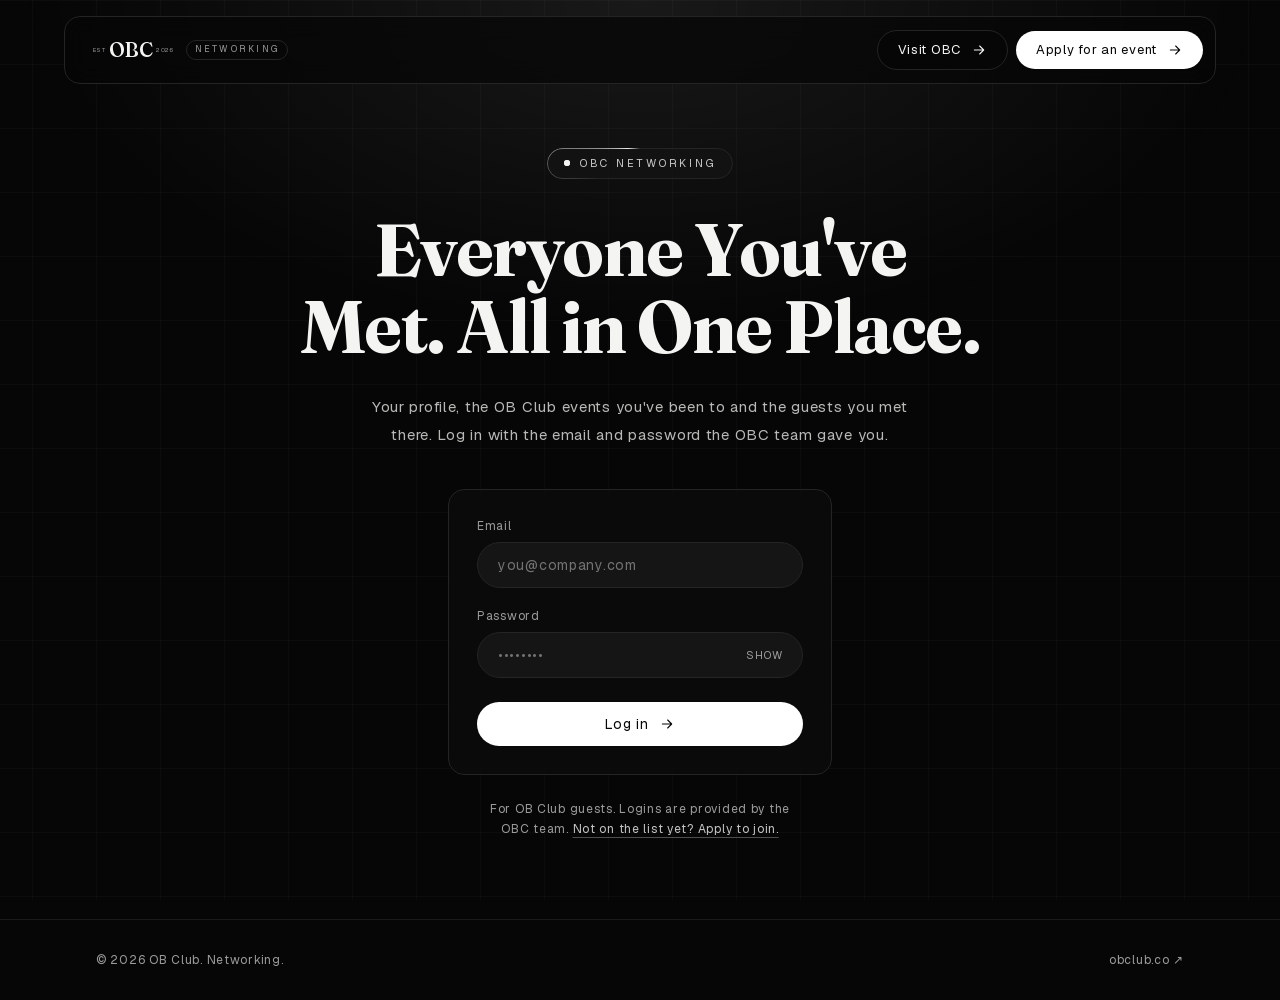
==== commit c5a85a33: "Deploy obclubco/obclubco@573c35e" ====
--- a/index.html
+++ b/index.html
@@ -1 +1,4 @@
-<!DOCTYPE html><html lang="en" class="geist_c9cd1597-module__Uoypzq__variable fraunces_b9fbdd8d-module__VLtB8W__variable"><head><meta charSet="utf-8"/><meta name="viewport" content="width=device-width, initial-scale=1, viewport-fit=cover"/><link rel="preload" href="/_next/static/media/54fc36028e2bb174-s.p.20jfceqj9zyw9.woff2" as="font" crossorigin="" type="font/woff2"/><link rel="preload" href="/_next/static/media/caa3a2e1cccd8315-s.p.0wgildi0cnwt9.woff2" as="font" crossorigin="" type="font/woff2"/><link rel="stylesheet" href="/_next/static/chunks/16_0h41ld004m.css" data-precedence="next"/><link rel="preload" as="script" fetchPriority="low" href="/_next/static/chunks/310vm2bl3xxpt.js"/><script src="/_next/static/chunks/19mx3mg6lkumu.js" async=""></script><script src="/_next/static/chunks/0bma92pht_c97.js" async=""></script><script src="/_next/static/chunks/1vji_lc33jz9t.js" async=""></script><script src="/_next/static/chunks/turbopack-0cy1ryl4dx0wb.js" async=""></script><script src="/_next/static/chunks/42d-m8gop0jri.js" async=""></script><script src="/_next/static/chunks/0jnifrc4ncgdn.js" async=""></script><script src="/_next/static/chunks/0rdk8tcn_i60j.js" async=""></script><script src="/_next/static/chunks/1-z820dm5r1pa.js" async=""></script><meta name="theme-color" content="#060606"/><meta name="color-scheme" content="dark"/><title>OBC Networking</title><meta name="description" content="OB Club networking: your profile, the events you&#x27;ve been to and the guests you met there."/><meta name="application-name" content="OBC Networking"/><link rel="manifest" href="/manifest.webmanifest"/><meta name="format-detection" content="telephone=no"/><meta name="mobile-web-app-capable" content="yes"/><meta name="apple-mobile-web-app-title" content="OBC Network"/><meta name="apple-mobile-web-app-status-bar-style" content="black-translucent"/><link rel="icon" href="/icon.png?icon.0r-cys6nwpdol.png" sizes="512x512" type="image/png"/><link rel="apple-touch-icon" href="/apple-icon.png?apple-icon.0-84xrkgkah62.png" sizes="180x180" type="image/png"/><meta name="next-size-adjust" content=""/><script src="/_next/static/chunks/0cz1d0mv5g_q7.js" noModule=""></script></head><body><div hidden=""><!--$--><!--/$--></div><noscript><style>[data-reveal],[data-reveal] .word{opacity:1!important}</style></noscript><a href="#main" class="sr-only fixed left-4 top-4 z-[70] rounded-full bg-accent px-5 py-3 text-sm text-ink focus:not-sr-only">Skip to content</a><div class="relative isolate flex min-h-dvh flex-col" style="--nav-d:1500ms"><div class="intro" aria-hidden="true"><div class="intro-inner"><div class="flex items-center gap-3 sm:gap-4"><span class="intro-side">EST</span><span class="intro-obc">OBC</span><span class="intro-side">2026</span></div><span class="intro-line"></span><span class="intro-tag">Networking</span></div></div><div aria-hidden="true" class="bg-layer bg-light"></div><div aria-hidden="true" class="bg-layer bg-grid"></div><div aria-hidden="true" class="bg-layer bg-grid-hot"></div><div aria-hidden="true" class="bg-layer bg-glow"></div><canvas aria-hidden="true" class="pointer-events-none fixed inset-0 -z-10 h-full w-full"></canvas><div class="enter-nav sticky top-0 z-30 px-4 pt-[max(0.75rem,env(safe-area-inset-top))] sm:pt-[max(1rem,env(safe-area-inset-top))]"><nav class="nav-shell mx-auto flex h-14 max-w-6xl items-center justify-between gap-3 rounded-2xl border border-line bg-ink/70 pl-4 pr-2 backdrop-blur-md sm:h-[68px] sm:pl-7 sm:pr-3"><a class="group inline-flex items-center gap-3" aria-label="OBC Networking home" href="/"><span class="inline-flex items-center gap-1 text-bone"><span class="text-[6px] tracking-wider text-mute">EST</span><span class="font-display text-xl font-medium leading-none tracking-tight">OBC</span><span class="text-[6px] tracking-wider text-mute">2026</span></span><span class="hidden rounded-full border border-line px-2 py-0.5 text-[9px] sm:inline uppercase tracking-[0.25em] text-mute transition group-hover:text-bone">Networking</span></a><div class="flex items-center gap-4 text-[12px] text-bone/80 sm:gap-7 sm:text-[13px]"></div><div class="flex items-center gap-2"><a href="https://www.obclub.co" class="btn-primary px-3.5 py-2 text-[12px] sm:px-5 sm:py-2.5 sm:text-[13px]">Visit OBC<!-- --> <svg viewBox="0 0 24 24" class="size-4" fill="none" stroke="currentColor" stroke-width="1.6" stroke-linecap="round" stroke-linejoin="round"><path d="M5 12h14M13 6l6 6-6 6"></path></svg></a></div></nav></div><main id="main" class="flex flex-1 flex-col"><section class="container-x flex flex-1 flex-col items-center justify-center pb-20 pt-12 text-center sm:pt-16"><span class="pill pill-beam enter" style="--d:1600ms"><span class="dot-ping size-1.5 rounded-full bg-bone"></span> OBC Networking</span><h1 class="display mt-8 max-w-4xl text-[clamp(2.6rem,6.4vw,4.6rem)] font-bold text-balance"><span class="words-load"><span class="word" style="--d:1750ms">Everyone</span> <span class="word" style="--d:1825ms">You&#x27;ve</span> <span class="word" style="--d:1900ms">Met.</span> <span class="word" style="--d:1975ms">All</span> <span class="word" style="--d:2050ms">in</span> <span class="word" style="--d:2125ms">One</span> <span class="word" style="--d:2200ms">Place.</span></span></h1><p class="enter mt-7 max-w-xl text-[15px] leading-7 text-bone/75" style="--d:2350ms">Your profile, the OB Club events you&#x27;ve been to and the guests you met there. Log in with the email and password the OBC team gave you.</p><div class="enter mt-10 w-full" style="--d:2500ms"><!--$!--><template data-dgst="BAILOUT_TO_CLIENT_SIDE_RENDERING"></template><!--/$--></div><p class="enter mt-6 max-w-xs text-xs leading-5 text-mute" style="--d:2650ms">For OB Club guests. Logins are provided by the OBC team.</p></section></main><footer class="border-t border-line/70"><div class="container-x flex flex-col gap-2 pt-8 pb-[max(2rem,env(safe-area-inset-bottom))] text-xs text-mute sm:flex-row sm:items-center sm:justify-between"><p>© <!-- -->2026<!-- --> OB Club. Networking.</p><a href="https://www.obclub.co" class="hover:text-bone">obclub.co ↗</a></div></footer></div><!--$--><!--/$--><script src="/_next/static/chunks/310vm2bl3xxpt.js" id="_R_" async=""></script><script>(self.__next_f=self.__next_f||[]).push([0])</script><script>self.__next_f.push([1,"1:\"$Sreact.fragment\"\n3:I[24100,[\"/_next/static/chunks/42d-m8gop0jri.js\"],\"Motion\"]\n4:I[54387,[\"/_next/static/chunks/42d-m8gop0jri.js\"],\"Pwa\"]\n5:I[39756,[\"/_next/static/chunks/42d-m8gop0jri.js\"],\"default\"]\n6:I[37457,[\"/_next/static/chunks/42d-m8gop0jri.js\"],\"default\"]\n7:I[45731,[\"/_next/static/chunks/42d-m8gop0jri.js\",\"/_next/static/chunks/0jnifrc4ncgdn.js\"],\"Starfield\"]\n8:I[22016,[\"/_next/static/chunks/42d-m8gop0jri.js\",\"/_next/static/chunks/0jnifrc4ncgdn.js\"],\"\"]\n9:I[37353,[\"/_next/static/chunks/42d-m8gop0jri.js\",\"/_next/static/chunks/0rdk8tcn_i60j.js\",\"/_next/static/chunks/1-z820dm5r1pa.js\"],\"LoginScreen\"]\na:I[97367,[\"/_next/static/chunks/42d-m8gop0jri.js\"],\"OutletBoundary\"]\nb:\"$Sreact.suspense\"\nd:I[97367,[\"/_next/static/chunks/42d-m8gop0jri.js\"],\"ViewportBoundary\"]\nf:I[97367,[\"/_next/static/chunks/42d-m8gop0jri.js\"],\"MetadataBoundary\"]\n11:I[68027,[\"/_next/static/chunks/42d-m8gop0jri.js\"],\"default\",1]\n:HL[\"/_next/static/chunks/16_0h41ld004m.css\",\"style\"]\n:HL[\"/_next/static/media/54fc36028e2bb174-s.p.20jfceqj9zyw9.woff2\",\"font\",{\"crossOrigin\":\"\",\"type\":\"font/woff2\"}]\n:HL[\"/_next/static/media/caa3a2e1cccd8315-s.p.0wgildi0cnwt9.woff2\",\"font\",{\"crossOrigin\":\"\",\"type\":\"font/woff2\"}]\n2:[\"$\",\"style\",null,{\"children\":\"[data-reveal],[data-reveal] .word{opacity:1!important}\"}]\n0:{\"P\":null,\"c\":[\"\",\"\"],\"q\":\"\",\"i\":false,\"f\":[[[\"\",{\"children\":[\"__PAGE__\",{},\"$undefined\",\"$undefined\",4608]},\"$undefined\",\"$undefined\",4624],[[\"$\",\"$1\",\"c\",{\"children\":[[[\"$\",\"link\",\"0\",{\"rel\":\"stylesheet\",\"href\":\"/_next/static/chunks/16_0h41ld004m.css\",\"precedence\":\"next\",\"crossOrigin\":\"$undefined\",\"nonce\":\"$undefined\"}],[\"$\",\"script\",\"script-0\",{\"src\":\"/_next/static/chunks/42d-m8gop0jri.js\",\"async\":true,\"nonce\":\"$undefined\"}]],[\"$\",\"html\",null,{\"lang\":\"en\",\"className\":\"geist_c9cd1597-module__Uoypzq__variable fraunces_b9fbdd8d-module__VLtB8W__variable\",\"children\":[\"$\",\"body\",null,{\"children\":[[\"$\",\"noscript\",null,{\"children\":\"$2\"}],[\"$\",\"a\",null,{\"href\":\"#main\",\"className\":\"sr-only fixed left-4 top-4 z-[70] rounded-full bg-accent px-5 py-3 text-sm text-ink focus:not-sr-only\",\"children\":\"Skip to content\"}],[\"$\",\"$L3\",null,{}],[\"$\",\"$L4\",null,{}],[\"$\",\"$L5\",null,{\"parallelRouterKey\":\"children\",\"error\":\"$undefined\",\"errorStyles\":\"$undefined\",\"errorScripts\":\"$undefined\",\"template\":[\"$\",\"$L6\",null,{}],\"templateStyles\":\"$undefined\",\"templateScripts\":\"$undefined\",\"notFound\":[[\"$\",\"main\",null,{\"id\":\"main\",\"className\":\"relative isolate flex min-h-dvh flex-col items-center justify-center px-4 text-center\",\"children\":[[[\"$\",\"div\",null,{\"aria-hidden\":true,\"className\":\"bg-layer bg-light\"}],[\"$\",\"div\",null,{\"aria-hidden\":true,\"className\":\"bg-layer bg-grid\"}],[\"$\",\"div\",null,{\"aria-hidden\":true,\"className\":\"bg-layer bg-grid-hot\"}],[\"$\",\"div\",null,{\"aria-hidden\":true,\"className\":\"bg-layer bg-glow\"}],[\"$\",\"$L7\",null,{\"density\":1,\"burst\":\"$undefined\"}]],[\"$\",\"span\",null,{\"className\":\"pill enter\",\"children\":\"404\"}],[\"$\",\"h1\",null,{\"className\":\"enter display mt-6 text-5xl sm:text-6xl\",\"style\":{\"--d\":\"150ms\"},\"children\":\"Nothing Here.\"}],[\"$\",\"$L8\",null,{\"href\":\"/\",\"className\":\"enter btn-primary mt-10\",\"style\":{\"--d\":\"300ms\"},\"children\":\"Back home\"}]]}],[]],\"forbidden\":\"$undefined\",\"unauthorized\":\"$undefined\"}]]}]}]]}],{\"children\":[[\"$\",\"$1\",\"c\",{\"children\":[[\"$\",\"$L9\",null,{}],[[\"$\",\"script\",\"script-0\",{\"src\":\"/_next/static/chunks/0rdk8tcn_i60j.js\",\"async\":true,\"nonce\":\"$undefined\"}],[\"$\",\"script\",\"script-1\",{\"src\":\"/_next/static/chunks/1-z820dm5r1pa.js\",\"async\":true,\"nonce\":\"$undefined\"}]],[\"$\",\"$La\",null,{\"children\":[\"$\",\"$b\",null,{\"name\":\"Next.MetadataOutlet\",\"children\":\"$@c\"}]}]]}],{},null,false,null]},null,false,null],[\"$\",\"$1\",\"h\",{\"children\":[null,[\"$\",\"$Ld\",null,{\"children\":\"$Le\"}],[\"$\",\"div\",null,{\"hidden\":true,\"children\":[\"$\",\"$Lf\",null,{\"children\":[\"$\",\"$b\",null,{\"name\":\"Next.Metadata\",\"children\":\"$L10\"}]}]}],[\"$\",\"meta\",null,{\"name\":\"next-size-adjust\",\"content\":\"\"}]]}],false]],\"m\":\"$undefined\",\"G\":[\"$11\",[[\"$\",\"link\",\"0\",{\"rel\":\"stylesheet\",\"href\":\"/_next/static/chunks/16_0h41ld004m.css\",\"precedence\":\"next\",\"crossOrigin\":\"$undefined\",\"nonce\":\"$undefined\"}]]],\"S\":true,\"h\":null,\"r\":\"$undefined\",\"s\":\"$undefined\",\"a\":\"$undefined\",\"l\":\"$undefined\",\"p\":\"$undefined\",\"d\":\"$undefined\",\"b\":\"JXhEBg2FApjKSZOhkbMy0\"}\ne:[[\"$\",\"meta\",\"0\",{\"charSet\":\"utf-8\"}],[\"$\",\"meta\",\"1\",{\"name\":\"viewport\",\"content\":\"width=device-width, initial-scale=1, viewport-fit=cover\"}],[\"$\",\"meta\",\"2\",{\"name\":\"theme-color\",\"content\":\"#060606\"}],[\"$\",\"meta\",\"3\",{\"name\":\"color-scheme\",\"content\":\"dark\"}]]\n12:I[27201,[\"/_next/static/chunks/42d-m8gop0jri.js\"],\"IconMark\"]\nc:null\n10:[[\"$\",\"title\",\"0\",{\"children\":\"OBC Networking\"}],[\"$\",\"meta\",\"1\",{\"name\":\"description\",\"content\":\"OB Club networking: your profile, the events you've been to and the guests you met there.\"}],[\"$\",\"meta\",\"2\",{\"name\":\"application-name\",\"content\":\"OBC Networking\"}],[\"$\",\"link\",\"3\",{\"rel\":\"manifest\",\"href\":\"/manifest.webmanifest\",\"crossOrigin\":\"$undefined\"}],[\"$\",\"meta\",\"4\",{\"name\":\"format-detection\",\"content\":\"telephone=no\"}],[\"$\",\"meta\",\"5\",{\"name\":\"mobile-web-app-capable\",\"content\":\"yes\"}],[\"$\",\"meta\",\"6\",{\"name\":\"apple-mobile-web-app-title\",\"content\":\"OBC Network\"}],[\"$\",\"meta\",\"7\",{\"name\":\"apple-mobile-web-app-status-bar-style\",\"content\":\"black-translucent\"}],[\"$\",\"link\",\"8\",{\"rel\":\"icon\",\"href\":\"/icon.png?icon.0r-cys6nwpdol.png\",\"sizes\":\"512x512\",\"type\":\"image/png\"}],[\"$\",\"link\",\"9\",{\"rel\":\"apple-touch-icon\",\"href\":\"/apple-icon.png?apple-icon.0-84xrkgkah62.png\",\"sizes\":\"180x180\",\"type\":\"image/png\"}],[\"$\",\"$L12\",\"10\",{}]]\n"])</script></body></html>+<!DOCTYPE html><html lang="en" class="geist_c9cd1597-module__Uoypzq__variable fraunces_b9fbdd8d-module__VLtB8W__variable"><head><meta charSet="utf-8"/><meta http-equiv="Content-Security-Policy" content="default-src 'self'; script-src 'self' 'sha256-+bSmw9omVBVpxm0EPV0BBZF6ESshePlFV236EptA0wA=' 'sha256-2hAAinjuAU9pg+M5ec6+gnI0YDgSm8YpRcQON8Nz9vE=' 'sha256-E43Vy34mhnfdur9VceHZwPof2d9rVwrazg+ilK8H27Y=' 'sha256-IGYeOnQpekF0g/Azo9KRVYGSB19CsYMrEyNKOW8AYL4=' 'sha256-OBTN3RiyCV4Bq7dFqZ5a2pAXjnCcCYeTJMO2I/LYKeo=' 'sha256-UPmNlbKmAd1jr7Nyn986z9QNdRYhVOP9TAKAow6qHk8=' 'sha256-Yaic9+SuYuQTlysHpzzAiH2YddGgHgPC+Jh9rZDdjZo=' 'sha256-bygO9CCX4YYTtj73Zlh5S15bP/wPN46a4OSgmYCCd6M=' 'sha256-dIBCjGeerdLxVBjMk3MfZ/2y5BG9LqQtUKQ1cTNqgKc=' 'sha256-sFzx+9iL8RiX40RAPKDJ7NvL5x2UDSg4AIWsmGzP78g=' 'sha256-u23+wVi2LAFzeW7IwLVCs6wQ03L7sTm8xBxonIFRTy8=' 'sha256-uxNlCyfTz4i6r4wd85Iw2YcBQBxhP9+JB7VRKJOGguo=' 'sha256-vUwR5Z+xLGd4TJPEiawmNhRZiNjUnzDgnZl+8Y1OItA=' 'sha256-vjAqYvXIrs1QVTm0p+/WZDd84ictezfEKBHqZx2jJj8='; style-src 'self' 'unsafe-inline'; img-src 'self' data: https: https://nufkhocvisatsogrcslg.supabase.co; font-src 'self'; connect-src 'self' https://nufkhocvisatsogrcslg.supabase.co; manifest-src 'self'; worker-src 'self'; object-src 'none'; base-uri 'self'; form-action 'self'"/><meta name="viewport" content="width=device-width, initial-scale=1, viewport-fit=cover"/><link rel="preload" href="/_next/static/media/54fc36028e2bb174-s.p.20jfceqj9zyw9.woff2" as="font" crossorigin="" type="font/woff2"/><link rel="preload" href="/_next/static/media/caa3a2e1cccd8315-s.p.0wgildi0cnwt9.woff2" as="font" crossorigin="" type="font/woff2"/><link rel="stylesheet" href="/_next/static/chunks/3g4bweir-5z3-.css" data-precedence="next"/><link rel="preload" as="script" fetchPriority="low" href="/_next/static/chunks/310vm2bl3xxpt.js"/><script src="/_next/static/chunks/19mx3mg6lkumu.js" async=""></script><script src="/_next/static/chunks/0bma92pht_c97.js" async=""></script><script src="/_next/static/chunks/1vji_lc33jz9t.js" async=""></script><script src="/_next/static/chunks/turbopack-0cy1ryl4dx0wb.js" async=""></script><script src="/_next/static/chunks/42d-m8gop0jri.js" async=""></script><script src="/_next/static/chunks/0jnifrc4ncgdn.js" async=""></script><script src="/_next/static/chunks/0vuryti8kxur4.js" async=""></script><script src="/_next/static/chunks/1-z820dm5r1pa.js" async=""></script><meta name="theme-color" content="#060606"/><meta name="color-scheme" content="dark"/><title>OBC Networking</title><meta name="description" content="OB Club networking: your profile, the events you&#x27;ve been to and the guests you met there."/><meta name="application-name" content="OBC Networking"/><link rel="manifest" href="/manifest.webmanifest"/><meta name="referrer" content="strict-origin-when-cross-origin"/><meta name="format-detection" content="telephone=no"/><meta name="mobile-web-app-capable" content="yes"/><meta name="apple-mobile-web-app-title" content="OBC Network"/><meta name="apple-mobile-web-app-status-bar-style" content="black-translucent"/><link rel="icon" href="/icon.png?icon.0r-cys6nwpdol.png" sizes="512x512" type="image/png"/><link rel="apple-touch-icon" href="/apple-icon.png?apple-icon.0-84xrkgkah62.png" sizes="180x180" type="image/png"/><meta name="next-size-adjust" content=""/><script>if (window.top !== window.self) {
+  document.documentElement.style.display = "none";
+  try { window.top.location.replace(window.location.href); } catch (e) {}
+}</script><script src="/_next/static/chunks/0cz1d0mv5g_q7.js" noModule=""></script></head><body><div hidden=""><!--$--><!--/$--></div><noscript><style>[data-reveal],[data-reveal] .word{opacity:1!important}</style></noscript><a href="#main" class="sr-only fixed left-4 top-4 z-[70] rounded-full bg-accent px-5 py-3 text-sm text-ink focus:not-sr-only">Skip to content</a><div class="relative isolate flex min-h-dvh flex-col" style="--nav-d:1500ms"><div class="intro" aria-hidden="true"><div class="intro-inner"><div class="flex items-center gap-3 sm:gap-4"><span class="intro-side">EST</span><span class="intro-obc">OBC</span><span class="intro-side">2026</span></div><span class="intro-line"></span><span class="intro-tag">Networking</span></div></div><div aria-hidden="true" class="bg-layer bg-light"></div><div aria-hidden="true" class="bg-layer bg-grid"></div><div aria-hidden="true" class="bg-layer bg-grid-hot"></div><div aria-hidden="true" class="bg-layer bg-glow"></div><canvas aria-hidden="true" class="pointer-events-none fixed inset-0 -z-10 h-full w-full"></canvas><div class="enter-nav sticky top-0 z-30 px-4 pt-[max(0.75rem,env(safe-area-inset-top))] sm:pt-[max(1rem,env(safe-area-inset-top))]"><nav class="nav-shell mx-auto flex h-14 max-w-6xl items-center justify-between gap-3 rounded-2xl border border-line bg-ink/70 pl-4 pr-2 backdrop-blur-md sm:h-[68px] sm:pl-7 sm:pr-3"><a class="group inline-flex items-center gap-3" aria-label="OBC Networking home" href="/"><span class="inline-flex items-center gap-1 text-bone"><span class="text-[6px] tracking-wider text-mute">EST</span><span class="font-display text-xl font-medium leading-none tracking-tight">OBC</span><span class="text-[6px] tracking-wider text-mute">2026</span></span><span class="hidden rounded-full border border-line px-2 py-0.5 text-[9px] sm:inline uppercase tracking-[0.25em] text-mute transition group-hover:text-bone">Networking</span></a><div class="flex items-center gap-4 text-[12px] text-bone/80 sm:gap-7 sm:text-[13px]"></div><div class="flex items-center gap-2"><a href="https://www.obclub.co" class="btn-ghost px-3.5 py-2 text-[12px] sm:px-5 sm:py-2.5 sm:text-[13px] hidden sm:inline-flex">Visit OBC<!-- --> <svg viewBox="0 0 24 24" class="size-4" fill="none" stroke="currentColor" stroke-width="1.6" stroke-linecap="round" stroke-linejoin="round"><path d="M5 12h14M13 6l6 6-6 6"></path></svg></a><a class="btn-primary px-3.5 py-2 text-[12px] sm:px-5 sm:py-2.5 sm:text-[13px] " href="/apply/"><span>Apply<span class="sr-only min-[360px]:not-sr-only"> for an event</span></span> <svg viewBox="0 0 24 24" class="size-4" fill="none" stroke="currentColor" stroke-width="1.6" stroke-linecap="round" stroke-linejoin="round"><path d="M5 12h14M13 6l6 6-6 6"></path></svg></a></div></nav></div><main id="main" class="flex flex-1 flex-col"><section class="container-x flex flex-1 flex-col items-center justify-center pb-20 pt-12 text-center sm:pt-16"><span class="pill pill-beam enter" style="--d:1600ms"><span class="dot-ping size-1.5 rounded-full bg-bone"></span> OBC Networking</span><h1 class="display mt-8 max-w-4xl text-[clamp(2.6rem,6.4vw,4.6rem)] font-bold text-balance"><span class="words-load"><span class="word" style="--d:1750ms">Everyone</span> <span class="word" style="--d:1825ms">You&#x27;ve</span> <span class="word" style="--d:1900ms">Met.</span> <span class="word" style="--d:1975ms">All</span> <span class="word" style="--d:2050ms">in</span> <span class="word" style="--d:2125ms">One</span> <span class="word" style="--d:2200ms">Place.</span></span></h1><p class="enter mt-7 max-w-xl text-[15px] leading-7 text-bone/75" style="--d:2350ms">Your profile, the OB Club events you&#x27;ve been to and the guests you met there. Log in with the email and password the OBC team gave you.</p><div class="enter mt-10 w-full" style="--d:2500ms"><!--$!--><template data-dgst="BAILOUT_TO_CLIENT_SIDE_RENDERING"></template><!--/$--></div><p class="enter mt-6 max-w-xs text-xs leading-5 text-mute" style="--d:2650ms">For OB Club guests. Logins are provided by the OBC team.<!-- --> <a class="text-bone/80 underline decoration-bone/30 underline-offset-4 transition hover:text-bone hover:decoration-bone" href="/apply/">Not on the list yet? Apply to join.</a></p></section></main><footer class="border-t border-line/70"><div class="container-x flex flex-col gap-2 pt-8 pb-[max(2rem,env(safe-area-inset-bottom))] text-xs text-mute sm:flex-row sm:items-center sm:justify-between"><p>© <!-- -->2026<!-- --> OB Club. Networking.</p><a href="https://www.obclub.co" class="hover:text-bone">obclub.co ↗</a></div></footer></div><!--$--><!--/$--><script src="/_next/static/chunks/310vm2bl3xxpt.js" id="_R_" async=""></script><script>(self.__next_f=self.__next_f||[]).push([0])</script><script>self.__next_f.push([1,"1:\"$Sreact.fragment\"\n3:I[24100,[\"/_next/static/chunks/42d-m8gop0jri.js\"],\"Motion\"]\n4:I[54387,[\"/_next/static/chunks/42d-m8gop0jri.js\"],\"Pwa\"]\n5:I[39756,[\"/_next/static/chunks/42d-m8gop0jri.js\"],\"default\"]\n6:I[37457,[\"/_next/static/chunks/42d-m8gop0jri.js\"],\"default\"]\n7:I[45731,[\"/_next/static/chunks/42d-m8gop0jri.js\",\"/_next/static/chunks/0jnifrc4ncgdn.js\"],\"Starfield\"]\n8:I[22016,[\"/_next/static/chunks/42d-m8gop0jri.js\",\"/_next/static/chunks/0jnifrc4ncgdn.js\"],\"\"]\n9:I[37353,[\"/_next/static/chunks/42d-m8gop0jri.js\",\"/_next/static/chunks/0vuryti8kxur4.js\",\"/_next/static/chunks/1-z820dm5r1pa.js\"],\"LoginScreen\"]\na:I[97367,[\"/_next/static/chunks/42d-m8gop0jri.js\"],\"OutletBoundary\"]\nb:\"$Sreact.suspense\"\nd:I[97367,[\"/_next/static/chunks/42d-m8gop0jri.js\"],\"ViewportBoundary\"]\nf:I[97367,[\"/_next/static/chunks/42d-m8gop0jri.js\"],\"MetadataBoundary\"]\n11:I[68027,[\"/_next/static/chunks/42d-m8gop0jri.js\"],\"default\",1]\n:HL[\"/_next/static/chunks/3g4bweir-5z3-.css\",\"style\"]\n:HL[\"/_next/static/media/54fc36028e2bb174-s.p.20jfceqj9zyw9.woff2\",\"font\",{\"crossOrigin\":\"\",\"type\":\"font/woff2\"}]\n:HL[\"/_next/static/media/caa3a2e1cccd8315-s.p.0wgildi0cnwt9.woff2\",\"font\",{\"crossOrigin\":\"\",\"type\":\"font/woff2\"}]\n2:[\"$\",\"style\",null,{\"children\":\"[data-reveal],[data-reveal] .word{opacity:1!important}\"}]\n0:{\"P\":null,\"c\":[\"\",\"\"],\"q\":\"\",\"i\":false,\"f\":[[[\"\",{\"children\":[\"__PAGE__\",{},\"$undefined\",\"$undefined\",4608]},\"$undefined\",\"$undefined\",4624],[[\"$\",\"$1\",\"c\",{\"children\":[[[\"$\",\"link\",\"0\",{\"rel\":\"stylesheet\",\"href\":\"/_next/static/chunks/3g4bweir-5z3-.css\",\"precedence\":\"next\",\"crossOrigin\":\"$undefined\",\"nonce\":\"$undefined\"}],[\"$\",\"script\",\"script-0\",{\"src\":\"/_next/static/chunks/42d-m8gop0jri.js\",\"async\":true,\"nonce\":\"$undefined\"}]],[\"$\",\"html\",null,{\"lang\":\"en\",\"className\":\"geist_c9cd1597-module__Uoypzq__variable fraunces_b9fbdd8d-module__VLtB8W__variable\",\"children\":[[\"$\",\"head\",null,{\"children\":[\"$\",\"script\",null,{\"dangerouslySetInnerHTML\":{\"__html\":\"if (window.top !== window.self) {\\n  document.documentElement.style.display = \\\"none\\\";\\n  try { window.top.location.replace(window.location.href); } catch (e) {}\\n}\"}}]}],[\"$\",\"body\",null,{\"children\":[[\"$\",\"noscript\",null,{\"children\":\"$2\"}],[\"$\",\"a\",null,{\"href\":\"#main\",\"className\":\"sr-only fixed left-4 top-4 z-[70] rounded-full bg-accent px-5 py-3 text-sm text-ink focus:not-sr-only\",\"children\":\"Skip to content\"}],[\"$\",\"$L3\",null,{}],[\"$\",\"$L4\",null,{}],[\"$\",\"$L5\",null,{\"parallelRouterKey\":\"children\",\"error\":\"$undefined\",\"errorStyles\":\"$undefined\",\"errorScripts\":\"$undefined\",\"template\":[\"$\",\"$L6\",null,{}],\"templateStyles\":\"$undefined\",\"templateScripts\":\"$undefined\",\"notFound\":[[\"$\",\"main\",null,{\"id\":\"main\",\"className\":\"relative isolate flex min-h-dvh flex-col items-center justify-center px-4 text-center\",\"children\":[[[\"$\",\"div\",null,{\"aria-hidden\":true,\"className\":\"bg-layer bg-light\"}],[\"$\",\"div\",null,{\"aria-hidden\":true,\"className\":\"bg-layer bg-grid\"}],[\"$\",\"div\",null,{\"aria-hidden\":true,\"className\":\"bg-layer bg-grid-hot\"}],[\"$\",\"div\",null,{\"aria-hidden\":true,\"className\":\"bg-layer bg-glow\"}],[\"$\",\"$L7\",null,{\"density\":1,\"burst\":\"$undefined\"}]],[\"$\",\"span\",null,{\"className\":\"pill enter\",\"children\":\"404\"}],[\"$\",\"h1\",null,{\"className\":\"enter display mt-6 text-5xl sm:text-6xl\",\"style\":{\"--d\":\"150ms\"},\"children\":\"Nothing Here.\"}],[\"$\",\"$L8\",null,{\"href\":\"/\",\"className\":\"enter btn-primary mt-10\",\"style\":{\"--d\":\"300ms\"},\"children\":\"Back home\"}]]}],[]],\"forbidden\":\"$undefined\",\"unauthorized\":\"$undefined\"}]]}]]}]]}],{\"children\":[[\"$\",\"$1\",\"c\",{\"children\":[[\"$\",\"$L9\",null,{}],[[\"$\",\"script\",\"script-0\",{\"src\":\"/_next/static/chunks/0vuryti8kxur4.js\",\"async\":true,\"nonce\":\"$undefined\"}],[\"$\",\"script\",\"script-1\",{\"src\":\"/_next/static/chunks/1-z820dm5r1pa.js\",\"async\":true,\"nonce\":\"$undefined\"}]],[\"$\",\"$La\",null,{\"children\":[\"$\",\"$b\",null,{\"name\":\"Next.MetadataOutlet\",\"children\":\"$@c\"}]}]]}],{},null,false,null]},null,false,null],[\"$\",\"$1\",\"h\",{\"children\":[null,[\"$\",\"$Ld\",null,{\"children\":\"$Le\"}],[\"$\",\"div\",null,{\"hidden\":true,\"children\":[\"$\",\"$Lf\",null,{\"children\":[\"$\",\"$b\",null,{\"name\":\"Next.Metadata\",\"children\":\"$L10\"}]}]}],[\"$\",\"meta\",null,{\"name\":\"next-size-adjust\",\"content\":\"\"}]]}],false]],\"m\":\"$undefined\",\"G\":[\"$11\",[[\"$\",\"link\",\"0\",{\"rel\":\"stylesheet\",\"href\":\"/_next/static/chunks/3g4bweir-5z3-.css\",\"precedence\":\"next\",\"crossOrigin\":\"$undefined\",\"nonce\":\"$undefined\"}]]],\"S\":true,\"h\":null,\"r\":\"$undefined\",\"s\":\"$undefined\",\"a\":\"$undefined\",\"l\":\"$undefined\",\"p\":\"$undefined\",\"d\":\"$undefined\",\"b\":\"I7vLXgjKYLPt-AM6qn86B\"}\ne:[[\"$\",\"meta\",\"0\",{\"charSet\":\"utf-8\"}],[\"$\",\"meta\",\"1\",{\"name\":\"viewport\",\"content\":\"width=device-width, initial-scale=1, viewport-fit=cover\"}],[\"$\",\"meta\",\"2\",{\"name\":\"theme-color\",\"content\":\"#060606\"}],[\"$\",\"meta\",\"3\",{\"name\":\"color-scheme\",\"content\":\"dark\"}]]\n12:I[27201,[\"/_next/static/chunks/42d-m8gop0jri.js\"],\"IconMark\"]\nc:null\n10:[[\"$\",\"title\",\"0\",{\"children\":\"OBC Networking\"}],[\"$\",\"meta\",\"1\",{\"name\":\"description\",\"content\":\"OB Club networking: your profile, the events you've been to and the guests you met there.\"}],[\"$\",\"meta\",\"2\",{\"name\":\"application-name\",\"content\":\"OBC Networking\"}],[\"$\",\"link\",\"3\",{\"rel\":\"manifest\",\"href\":\"/manifest.webmanifest\",\"crossOrigin\":\"$undefined\"}],[\"$\",\"meta\",\"4\",{\"name\":\"referrer\",\"content\":\"strict-origin-when-cross-origin\"}],[\"$\",\"meta\",\"5\",{\"name\":\"format-detection\",\"content\":\"telephone=no\"}],[\"$\",\"meta\",\"6\",{\"name\":\"mobile-web-app-capable\",\"content\":\"yes\"}],[\"$\",\"meta\",\"7\",{\"name\":\"apple-mobile-web-app-title\",\"content\":\"OBC Network\"}],[\"$\",\"meta\",\"8\",{\"name\":\"apple-mobile-web-app-status-bar-style\",\"content\":\"black-translucent\"}],[\"$\",\"link\",\"9\",{\"rel\":\"icon\",\"href\":\"/icon.png?icon.0r-cys6nwpdol.png\",\"sizes\":\"512x512\",\"type\":\"image/png\"}],[\"$\",\"link\",\"10\",{\"rel\":\"apple-touch-icon\",\"href\":\"/apple-icon.png?apple-icon.0-84xrkgkah62.png\",\"sizes\":\"180x180\",\"type\":\"image/png\"}],[\"$\",\"$L12\",\"11\",{}]]\n"])</script></body></html>
--- a/_next/static/chunks/3g4bweir-5z3-.css
+++ b/_next/static/chunks/3g4bweir-5z3-.css
@@ -0,0 +1,3 @@
+@font-face{font-family:Fraunces;font-style:normal;font-weight:100 900;font-display:swap;src:url(../media/a5a3076f5a3c2968-s.09mqwf_zjnrdf.woff2)format("woff2");unicode-range:U+102-103,U+110-111,U+128-129,U+168-169,U+1A0-1A1,U+1AF-1B0,U+300-301,U+303-304,U+308-309,U+323,U+329,U+1EA0-1EF9,U+20AB}@font-face{font-family:Fraunces;font-style:normal;font-weight:100 900;font-display:swap;src:url(../media/23f1a98b08006014-s.0s5mkn35-hrc5.woff2)format("woff2");unicode-range:U+100-2BA,U+2BD-2C5,U+2C7-2CC,U+2CE-2D7,U+2DD-2FF,U+304,U+308,U+329,U+1D00-1DBF,U+1E00-1E9F,U+1EF2-1EFF,U+2020,U+20A0-20AB,U+20AD-20C4,U+2113,U+2C60-2C7F,U+A720-A7FF}@font-face{font-family:Fraunces;font-style:normal;font-weight:100 900;font-display:swap;src:url(../media/54fc36028e2bb174-s.p.20jfceqj9zyw9.woff2)format("woff2");unicode-range:U+??,U+131,U+152-153,U+2BB-2BC,U+2C6,U+2DA,U+2DC,U+304,U+308,U+329,U+2000-206F,U+20AC,U+2122,U+2191,U+2193,U+2212,U+2215,U+FEFF,U+FFFD}@font-face{font-family:Fraunces Fallback;src:local(Times New Roman);ascent-override:84.71%;descent-override:22.09%;line-gap-override:0.0%;size-adjust:115.45%}.fraunces_b9fbdd8d-module__VLtB8W__className{font-family:Fraunces,Fraunces Fallback;font-style:normal}.fraunces_b9fbdd8d-module__VLtB8W__variable{--font-serif:"Fraunces", "Fraunces Fallback"}
+@font-face{font-family:Geist;font-style:normal;font-weight:100 900;font-display:swap;src:url(../media/fef07dbb0973bf53-s.3p2_lha1f2xer.woff2)format("woff2");unicode-range:U+460-52F,U+1C80-1C8A,U+20B4,U+2DE0-2DFF,U+A640-A69F,U+FE2E-FE2F}@font-face{font-family:Geist;font-style:normal;font-weight:100 900;font-display:swap;src:url(../media/8a480f0b521d4e75-s.1qq4vpdcun5oj.woff2)format("woff2");unicode-range:U+301,U+400-45F,U+490-491,U+4B0-4B1,U+2116}@font-face{font-family:Geist;font-style:normal;font-weight:100 900;font-display:swap;src:url(../media/53b9e256198e5412-s.390ncx5urfkfu.woff2)format("woff2");unicode-range:U+102-103,U+110-111,U+128-129,U+168-169,U+1A0-1A1,U+1AF-1B0,U+300-301,U+303-304,U+308-309,U+323,U+329,U+1EA0-1EF9,U+20AB}@font-face{font-family:Geist;font-style:normal;font-weight:100 900;font-display:swap;src:url(../media/7178b3e590c64307-s.21jp631_3pja2.woff2)format("woff2");unicode-range:U+100-2BA,U+2BD-2C5,U+2C7-2CC,U+2CE-2D7,U+2DD-2FF,U+304,U+308,U+329,U+1D00-1DBF,U+1E00-1E9F,U+1EF2-1EFF,U+2020,U+20A0-20AB,U+20AD-20C4,U+2113,U+2C60-2C7F,U+A720-A7FF}@font-face{font-family:Geist;font-style:normal;font-weight:100 900;font-display:swap;src:url(../media/caa3a2e1cccd8315-s.p.0wgildi0cnwt9.woff2)format("woff2");unicode-range:U+??,U+131,U+152-153,U+2BB-2BC,U+2C6,U+2DA,U+2DC,U+304,U+308,U+329,U+2000-206F,U+20AC,U+2122,U+2191,U+2193,U+2212,U+2215,U+FEFF,U+FFFD}@font-face{font-family:Geist Fallback;src:local(Arial);ascent-override:95.94%;descent-override:28.16%;line-gap-override:0.0%;size-adjust:104.76%}.geist_c9cd1597-module__Uoypzq__className{font-family:Geist,Geist Fallback;font-style:normal}.geist_c9cd1597-module__Uoypzq__variable{--font-body:"Geist", "Geist Fallback"}
+@layer properties{@supports (((-webkit-hyphens:none)) and (not (margin-trim:inline))) or ((-moz-orient:inline) and (not (color:rgb(from red r g b)))){*,:before,:after,::backdrop{--tw-duration:initial;--tw-ease:initial;--tw-border-style:solid;--tw-shadow:0 0 #0000;--tw-shadow-color:initial;--tw-shadow-alpha:100%;--tw-inset-shadow:0 0 #0000;--tw-inset-shadow-color:initial;--tw-inset-shadow-alpha:100%;--tw-ring-color:initial;--tw-ring-shadow:0 0 #0000;--tw-inset-ring-color:initial;--tw-inset-ring-shadow:0 0 #0000;--tw-ring-inset:initial;--tw-ring-offset-width:0px;--tw-ring-offset-color:#fff;--tw-ring-offset-shadow:0 0 #0000;--tw-leading:initial;--tw-tracking:initial;--tw-translate-x:0;--tw-translate-y:0;--tw-translate-z:0;--tw-space-y-reverse:0;--tw-divide-y-reverse:0;--tw-font-weight:initial;--tw-ordinal:initial;--tw-slashed-zero:initial;--tw-numeric-figure:initial;--tw-numeric-spacing:initial;--tw-numeric-fraction:initial;--tw-blur:initial;--tw-brightness:initial;--tw-contrast:initial;--tw-grayscale:initial;--tw-hue-rotate:initial;--tw-invert:initial;--tw-opacity:initial;--tw-saturate:initial;--tw-sepia:initial;--tw-drop-shadow:initial;--tw-drop-shadow-color:initial;--tw-drop-shadow-alpha:100%;--tw-drop-shadow-size:initial;--tw-backdrop-blur:initial;--tw-backdrop-brightness:initial;--tw-backdrop-contrast:initial;--tw-backdrop-grayscale:initial;--tw-backdrop-hue-rotate:initial;--tw-backdrop-invert:initial;--tw-backdrop-opacity:initial;--tw-backdrop-saturate:initial;--tw-backdrop-sepia:initial;--tw-scale-x:1;--tw-scale-y:1;--tw-scale-z:1;--tw-content:"";--beam:0deg}}}@layer theme{:root,:host{--font-sans:var(--font-body), ui-sans-serif, system-ui, sans-serif;--font-serif:ui-serif, Georgia, Cambria, "Times New Roman", Times, serif;--font-mono:ui-monospace, SFMono-Regular, Menlo, Monaco, Consolas, "Liberation Mono", "Courier New", monospace;--color-black:#000;--spacing:.25rem;--container-xs:20rem;--container-sm:24rem;--container-md:28rem;--container-lg:32rem;--container-xl:36rem;--container-2xl:42rem;--container-3xl:48rem;--container-4xl:56rem;--container-6xl:72rem;--text-xs:.75rem;--text-xs--line-height:calc(1 / .75);--text-sm:.875rem;--text-sm--line-height:calc(1.25 / .875);--text-base:1rem;--text-base--line-height:calc(1.5 / 1);--text-xl:1.25rem;--text-xl--line-height:calc(1.75 / 1.25);--text-2xl:1.5rem;--text-2xl--line-height:calc(2 / 1.5);--text-3xl:1.875rem;--text-3xl--line-height:calc(2.25 / 1.875);--text-4xl:2.25rem;--text-4xl--line-height:calc(2.5 / 2.25);--text-5xl:3rem;--text-5xl--line-height:1;--text-6xl:3.75rem;--text-6xl--line-height:1;--font-weight-normal:400;--font-weight-medium:500;--font-weight-semibold:600;--font-weight-bold:700;--tracking-tight:-.025em;--tracking-normal:0em;--tracking-wide:.025em;--tracking-wider:.05em;--tracking-widest:.1em;--leading-relaxed:1.625;--radius-xl:.75rem;--radius-2xl:1rem;--blur-sm:8px;--blur-md:12px;--default-transition-duration:.15s;--default-transition-timing-function:cubic-bezier(.4, 0, .2, 1);--default-font-family:var(--font-sans);--default-mono-font-family:var(--font-mono);--color-ink:#060606;--color-surface:#0d0d0d;--color-elevated:#151515;--color-line:#242424;--color-bone:#f4f4f2;--color-mute:#9b9b9b;--color-accent:#fff;--color-accent-soft:#e2e2e2;--color-good:#7fbf8e;--color-bad:#e07a6b;--font-display:var(--font-serif), ui-serif, Georgia, serif;--ease-smooth:cubic-bezier(.22, 1, .36, 1)}}@layer base{*,:after,:before,::backdrop{box-sizing:border-box;border:0 solid;margin:0;padding:0}::file-selector-button{box-sizing:border-box;border:0 solid;margin:0;padding:0}html,:host{-webkit-text-size-adjust:100%;tab-size:4;line-height:1.5;font-family:var(--default-font-family,-apple-system, BlinkMacSystemFont, "Segoe UI", Roboto, "Helvetica Neue", "Noto Sans", Arial, sans-serif, "Apple Color Emoji", "Segoe UI Emoji", "Segoe UI Symbol", "Noto Color Emoji");font-feature-settings:var(--default-font-feature-settings,normal);font-variation-settings:var(--default-font-variation-settings,normal);-webkit-tap-highlight-color:transparent}hr{height:0;color:inherit;border-top-width:1px}abbr:where([title]){-webkit-text-decoration:underline dotted;text-decoration:underline dotted}h1,h2,h3,h4,h5,h6{font-size:inherit;font-weight:inherit}a{color:inherit;-webkit-text-decoration:inherit;-webkit-text-decoration:inherit;-webkit-text-decoration:inherit;-webkit-text-decoration:inherit;text-decoration:inherit}b,strong{font-weight:bolder}code,kbd,samp,pre{font-family:var(--default-mono-font-family,ui-monospace, SFMono-Regular, Menlo, Monaco, Consolas, "Liberation Mono", "Courier New", monospace);font-feature-settings:var(--default-mono-font-feature-settings,normal);font-variation-settings:var(--default-mono-font-variation-settings,normal);font-size:1em}small{font-size:80%}sub,sup{vertical-align:baseline;font-size:75%;line-height:0;position:relative}sub{bottom:-.25em}sup{top:-.5em}table{text-indent:0;border-color:inherit;border-collapse:collapse}:-moz-focusring:where(:not(iframe)){outline:auto}progress{vertical-align:baseline}summary{display:list-item}ol,ul,menu{list-style:none}img,svg,video,canvas,audio,iframe,embed,object{vertical-align:middle;display:block}img,video{max-width:100%;height:auto}button,input,select,optgroup,textarea{font:inherit;font-feature-settings:inherit;font-variation-settings:inherit;letter-spacing:inherit;color:inherit;opacity:1;background-color:#0000;border-radius:0}::file-selector-button{font:inherit;font-feature-settings:inherit;font-variation-settings:inherit;letter-spacing:inherit;color:inherit;opacity:1;background-color:#0000;border-radius:0}:where(select:is([multiple],[size])) optgroup{font-weight:bolder}:where(select:is([multiple],[size])) optgroup option{padding-inline-start:20px}::file-selector-button{margin-inline-end:4px}::placeholder{opacity:1}@supports (not ((-webkit-appearance:-apple-pay-button))) or (contain-intrinsic-size:1px){::placeholder{color:currentColor}@supports (color:color-mix(in lab, red, red)){::placeholder{color:color-mix(in oklab, currentcolor 50%, transparent)}}}textarea{resize:vertical}::-webkit-search-decoration{-webkit-appearance:none}::-webkit-date-and-time-value{min-height:1lh;text-align:inherit}::-webkit-datetime-edit{display:inline-flex}::-webkit-datetime-edit-fields-wrapper{padding:0}::-webkit-datetime-edit{padding-block:0}::-webkit-datetime-edit-year-field{padding-block:0}::-webkit-datetime-edit-month-field{padding-block:0}::-webkit-datetime-edit-day-field{padding-block:0}::-webkit-datetime-edit-hour-field{padding-block:0}::-webkit-datetime-edit-minute-field{padding-block:0}::-webkit-datetime-edit-second-field{padding-block:0}::-webkit-datetime-edit-millisecond-field{padding-block:0}::-webkit-datetime-edit-meridiem-field{padding-block:0}::-webkit-calendar-picker-indicator{line-height:1}:-moz-ui-invalid{box-shadow:none}button,input:where([type=button],[type=reset],[type=submit]){appearance:button}::file-selector-button{appearance:button}::-webkit-inner-spin-button{height:auto}::-webkit-outer-spin-button{height:auto}[hidden]:where(:not([hidden=until-found])){display:none!important}html{background:var(--color-ink);--lightningcss-light: ;--lightningcss-dark:initial;color-scheme:dark;scroll-behavior:smooth}body{background-color:var(--color-ink);font-family:var(--font-sans);color:var(--color-bone);-webkit-font-smoothing:antialiased;-moz-osx-font-smoothing:grayscale;letter-spacing:.045em;min-height:100dvh}::selection{background:var(--color-accent);color:var(--color-ink)}:focus-visible{outline:2px solid var(--color-accent);outline-offset:3px;border-radius:9999px}:is(input,textarea,select):focus-visible{outline:none}select option{background:var(--color-elevated);color:var(--color-bone)}}@layer components{.enter{animation:reveal 1.1s var(--ease-smooth) var(--d,0s) backwards}.enter-nav{animation:nav-in 1s var(--ease-smooth) var(--nav-d,0s) backwards}.intro{z-index:60;background:var(--color-ink);clip-path:inset(0);place-items:center;animation:.9s cubic-bezier(.76,0,.24,1) 1.2s forwards curtain;display:grid;position:fixed;inset:0}.intro-inner{animation:intro-away .6s var(--ease-smooth) 1.05s forwards;flex-direction:column;align-items:center;display:flex}.intro-obc{font-family:var(--font-display);letter-spacing:-.03em;font-variation-settings:"SOFT" 0, "WONK" 0;color:var(--color-bone);animation:word 1s var(--ease-smooth) .1s backwards;font-size:clamp(56px,11vw,120px);font-weight:500;line-height:1}.intro-side{letter-spacing:.3em;color:var(--color-mute);animation:reveal .8s var(--ease-smooth) .45s backwards;font-size:10px}.intro-line{width:180px;height:1px;animation:grow-center .9s var(--ease-smooth) .35s backwards;background:linear-gradient(90deg,#0000,#ffffffe6,#0000);margin-top:22px}.intro-tag{text-transform:uppercase;letter-spacing:.4em;color:var(--color-mute);animation:reveal .8s var(--ease-smooth) .55s backwards;margin-top:18px;font-size:10px}.word{display:inline-block}.words-load .word{animation:word 1.2s var(--ease-smooth) var(--d,0s) backwards}[data-reveal]:not([data-reveal=words]):not([data-revealed]){opacity:0}[data-reveal]:not([data-reveal=words])[data-revealed]{animation:reveal 1.1s var(--ease-smooth) var(--d,var(--auto-d,0s)) backwards}[data-reveal=words]:not([data-revealed]) .word{opacity:0}[data-reveal=words][data-revealed] .word{animation:word 1.2s var(--ease-smooth) var(--d,0s) backwards}.pill-beam{isolation:isolate;position:relative}.pill-beam:before{content:"";z-index:-1;border-radius:inherit;pointer-events:none;background:conic-gradient(from var(--beam), transparent 0deg 250deg, #ffffffe6 320deg, transparent 360deg);-webkit-mask-composite:xor;-webkit-mask-composite:xor,source-over;-webkit-mask-composite:xor,source-over;padding:1px;animation:5s linear infinite beam;position:absolute;inset:-1px;-webkit-mask:linear-gradient(#000 0 0) content-box,linear-gradient(#000 0 0);-webkit-mask-composite:xor,source-over;mask:linear-gradient(#000 0 0) content-box exclude,linear-gradient(#000 0 0)}.dot-ping{position:relative}.dot-ping:after{content:"";border-radius:inherit;background:inherit;animation:2.4s cubic-bezier(0,0,.2,1) infinite ping;position:absolute;inset:0}:is(.btn-primary,.btn-accent,.btn-ghost) svg{transition:transform .4s var(--ease-smooth)}:is(.btn-primary,.btn-accent,.btn-ghost):hover:not(:disabled) svg{transform:translate(3px)}.btn-ghost:after{content:"";z-index:-1;pointer-events:none;background:linear-gradient(105deg,#0000 30%,#ffffff1f 50%,#0000 70%);position:absolute;inset:0;translate:-120%}.btn-ghost:hover:not(:disabled):after{animation:sheen .9s var(--ease-smooth)}.glow-card{isolation:isolate;position:relative}.glow-card:before,.glow-card:after{content:"";z-index:-1;border-radius:inherit;pointer-events:none;opacity:0;transition:opacity .5s var(--ease-smooth);position:absolute}.glow-card:before{background:radial-gradient(260px circle at var(--x,50%) var(--y,0%), #ffffff8c, transparent 70%);-webkit-mask-composite:xor;-webkit-mask-composite:xor,source-over;-webkit-mask-composite:xor,source-over;padding:1px;inset:-1px;-webkit-mask:linear-gradient(#000 0 0) content-box,linear-gradient(#000 0 0);-webkit-mask-composite:xor,source-over;mask:linear-gradient(#000 0 0) content-box exclude,linear-gradient(#000 0 0)}.glow-card:after{background:radial-gradient(420px circle at var(--x,50%) var(--y,0%), #ffffff0f, transparent 65%);inset:0}.glow-card:hover:before,.glow-card:hover:after{opacity:1}.glow-card.glow-inset:before{inset:0}.bar-grow{transform-origin:0;animation:grow 1.6s var(--ease-smooth) .2s backwards}.spinner{background:conic-gradient(#0000 0deg,#fffffff2 300deg,#0000 360deg);border-radius:9999px;width:30px;height:30px;animation:.9s linear infinite spin;-webkit-mask:radial-gradient(farthest-side,#0000 calc(100% - 1.5px),#000 calc(100% - 1.5px));mask:radial-gradient(farthest-side,#0000 calc(100% - 1.5px),#000 calc(100% - 1.5px))}.bg-layer{z-index:-10;pointer-events:none;position:fixed;inset:0}.bg-light{background:radial-gradient(70% 55% at 50% 0,#ffffff14,#0000 70%);animation:9s ease-in-out infinite breathe}.bg-grid,.bg-grid-hot{background-position:top;background-size:64px 64px}.bg-grid{background-image:linear-gradient(#ffffff07 1px,#0000 1px),linear-gradient(90deg,#ffffff07 1px,#0000 1px)}.bg-grid-hot{-webkit-mask:radial-gradient(240px circle at var(--mx,-999px) var(--my,-999px), #000, transparent);-webkit-mask:radial-gradient(240px circle at var(--mx,-999px) var(--my,-999px), #000, transparent);-webkit-mask:radial-gradient(240px circle at var(--mx,-999px) var(--my,-999px), #000, transparent);-webkit-mask:radial-gradient(240px circle at var(--mx,-999px) var(--my,-999px), #000, transparent);mask:radial-gradient(240px circle at var(--mx,-999px) var(--my,-999px), #000, transparent);opacity:var(--hot,0);transition:opacity .8s var(--ease-smooth);background-image:linear-gradient(#ffffff21 1px,#0000 1px),linear-gradient(90deg,#ffffff21 1px,#0000 1px)}.bg-glow{background:radial-gradient(560px circle at var(--mx,-999px) var(--my,-999px), #ffffff0d, transparent 65%);opacity:var(--hot,0);transition:opacity .8s var(--ease-smooth)}@media (hover:none){.bg-grid-hot,.bg-glow{display:none}}.nav-shell{transition:background-color .6s var(--ease-smooth), box-shadow .6s var(--ease-smooth), border-color .6s var(--ease-smooth)}}@layer utilities{.pointer-events-none{pointer-events:none}.visible{visibility:visible}.btn-ghost{isolation:isolate;justify-content:center;align-items:center;gap:calc(var(--spacing) * 2.5);padding-inline:calc(var(--spacing) * 6);padding-block:calc(var(--spacing) * 3);font-size:var(--text-sm);line-height:var(--tw-leading,var(--text-sm--line-height));white-space:nowrap;transition-property:color,background-color,border-color,outline-color,text-decoration-color,fill,stroke,--tw-gradient-from,--tw-gradient-via,--tw-gradient-to,opacity,box-shadow,transform,translate,scale,rotate,filter,-webkit-backdrop-filter,backdrop-filter,display,content-visibility,overlay,pointer-events;transition-timing-function:var(--tw-ease,var(--default-transition-timing-function));transition-duration:var(--tw-duration,var(--default-transition-duration));--tw-duration:.3s;--tw-ease:var(--ease-smooth);transition-duration:.3s;transition-timing-function:var(--ease-smooth);border-radius:3.40282e38px;display:inline-flex;position:relative;overflow:hidden}.btn-ghost:active{scale:.97}.btn-ghost:disabled{cursor:not-allowed;opacity:.5}.btn-ghost{border-style:var(--tw-border-style);border-width:1px;border-color:var(--color-line);background-color:var(--color-ink);color:var(--color-bone)}@media (hover:hover){.btn-ghost:hover{border-color:#f4f4f266}@supports (color:color-mix(in lab, red, red)){.btn-ghost:hover{border-color:color-mix(in oklab, var(--color-bone) 40%, transparent)}}.btn-ghost:hover{background-color:var(--color-elevated)}}.btn-primary{isolation:isolate;justify-content:center;align-items:center;gap:calc(var(--spacing) * 2.5);padding-inline:calc(var(--spacing) * 6);padding-block:calc(var(--spacing) * 3);font-size:var(--text-sm);line-height:var(--tw-leading,var(--text-sm--line-height));white-space:nowrap;transition-property:color,background-color,border-color,outline-color,text-decoration-color,fill,stroke,--tw-gradient-from,--tw-gradient-via,--tw-gradient-to,opacity,box-shadow,transform,translate,scale,rotate,filter,-webkit-backdrop-filter,backdrop-filter,display,content-visibility,overlay,pointer-events;transition-timing-function:var(--tw-ease,var(--default-transition-timing-function));transition-duration:var(--tw-duration,var(--default-transition-duration));--tw-duration:.3s;--tw-ease:var(--ease-smooth);transition-duration:.3s;transition-timing-function:var(--ease-smooth);border-radius:3.40282e38px;display:inline-flex;position:relative;overflow:hidden}.btn-primary:active{scale:.97}.btn-primary:disabled{cursor:not-allowed;opacity:.5}.btn-primary{background-color:var(--color-accent);color:var(--color-ink)}@media (hover:hover){.btn-primary:hover{background-color:var(--color-accent-soft);--tw-shadow:0 0 0 1px var(--tw-shadow-color,#fff3), 0 10px 40px -10px var(--tw-shadow-color,#ffffff8c);box-shadow:var(--tw-inset-shadow), var(--tw-inset-ring-shadow), var(--tw-ring-offset-shadow), var(--tw-ring-shadow), var(--tw-shadow)}}.sr-only{clip-path:inset(50%);white-space:nowrap;border-width:0;width:1px;height:1px;margin:-1px;padding:0;position:absolute;overflow:hidden}.absolute{position:absolute}.fixed{position:fixed}.relative{position:relative}.static{position:static}.sticky{position:sticky}.inset-0{inset:0}.inset-x-0{inset-inline:0}.top-0{top:0}.top-1\/2{top:50%}.top-4{top:calc(var(--spacing) * 4)}.top-\[2px\]{top:2px}.right-2{right:calc(var(--spacing) * 2)}.right-4{right:calc(var(--spacing) * 4)}.bottom-0{bottom:0}.bottom-\[calc\(4\.75rem\+env\(safe-area-inset-bottom\)\)\]{bottom:calc(4.75rem + env(safe-area-inset-bottom))}.bottom-\[calc\(5rem\+env\(safe-area-inset-bottom\)\)\]{bottom:calc(5rem + env(safe-area-inset-bottom))}.bottom-\[max\(1rem\,env\(safe-area-inset-bottom\)\)\]{bottom:max(1rem, env(safe-area-inset-bottom))}.-left-\[9999px\]{left:-9999px}.left-4{left:calc(var(--spacing) * 4)}.left-\[2px\]{left:2px}.left-\[22px\]{left:22px}.isolate{isolation:isolate}.-z-10{z-index:calc(10 * -1)}.z-20{z-index:20}.z-30{z-index:30}.z-40{z-index:40}.z-50{z-index:50}.z-\[70\]{z-index:70}.order-first{order:-9999}.container-x{width:100%;max-width:var(--container-6xl);padding-inline:calc(var(--spacing) * 4);margin-inline:auto}@media (min-width:40rem){.container-x{padding-inline:calc(var(--spacing) * 6)}}@media (min-width:64rem){.container-x{padding-inline:calc(var(--spacing) * 8)}}.mx-auto{margin-inline:auto}.mt-0\.5{margin-top:calc(var(--spacing) * .5)}.mt-1{margin-top:var(--spacing)}.mt-1\.5{margin-top:calc(var(--spacing) * 1.5)}.mt-2{margin-top:calc(var(--spacing) * 2)}.mt-2\.5{margin-top:calc(var(--spacing) * 2.5)}.mt-3{margin-top:calc(var(--spacing) * 3)}.mt-4{margin-top:calc(var(--spacing) * 4)}.mt-5{margin-top:calc(var(--spacing) * 5)}.mt-6{margin-top:calc(var(--spacing) * 6)}.mt-7{margin-top:calc(var(--spacing) * 7)}.mt-8{margin-top:calc(var(--spacing) * 8)}.mt-10{margin-top:calc(var(--spacing) * 10)}.mt-12{margin-top:calc(var(--spacing) * 12)}.mt-14{margin-top:calc(var(--spacing) * 14)}.mt-16{margin-top:calc(var(--spacing) * 16)}.mt-20{margin-top:calc(var(--spacing) * 20)}.mb-3{margin-bottom:calc(var(--spacing) * 3)}.mb-4{margin-bottom:calc(var(--spacing) * 4)}.mb-5{margin-bottom:calc(var(--spacing) * 5)}.mb-6{margin-bottom:calc(var(--spacing) * 6)}.mb-8{margin-bottom:calc(var(--spacing) * 8)}.-ml-1\.5{margin-left:calc(var(--spacing) * -1.5)}.ml-3{margin-left:calc(var(--spacing) * 3)}.textarea{resize:vertical;border-radius:var(--radius-2xl);border-style:var(--tw-border-style);border-width:1px;border-color:var(--color-line);background-color:var(--color-elevated);width:100%;padding-inline:calc(var(--spacing) * 5);padding-block:calc(var(--spacing) * 3.5);font-size:var(--text-sm);line-height:var(--tw-leading,var(--text-sm--line-height));--tw-leading:calc(var(--spacing) * 6);line-height:calc(var(--spacing) * 6);color:var(--color-bone);transition-property:color,background-color,border-color,outline-color,text-decoration-color,fill,stroke,--tw-gradient-from,--tw-gradient-via,--tw-gradient-to,opacity,box-shadow,transform,translate,scale,rotate,filter,-webkit-backdrop-filter,backdrop-filter,display,content-visibility,overlay,pointer-events;transition-timing-function:var(--tw-ease,var(--default-transition-timing-function));transition-duration:var(--tw-duration,var(--default-transition-duration));--tw-duration:.3s;--tw-ease:var(--ease-smooth);transition-duration:.3s;transition-timing-function:var(--ease-smooth);--tw-outline-style:none;outline-style:none;display:block}.textarea::placeholder{color:#9b9b9bb3}@supports (color:color-mix(in lab, red, red)){.textarea::placeholder{color:color-mix(in oklab, var(--color-mute) 70%, transparent)}}.textarea:focus{border-color:#f4f4f299}@supports (color:color-mix(in lab, red, red)){.textarea:focus{border-color:color-mix(in oklab, var(--color-bone) 60%, transparent)}}.textarea:focus{--tw-shadow:0 0 0 4px var(--tw-shadow-color,#ffffff12);box-shadow:var(--tw-inset-shadow), var(--tw-inset-ring-shadow), var(--tw-ring-offset-shadow), var(--tw-ring-shadow), var(--tw-shadow)}.pill{align-items:center;gap:calc(var(--spacing) * 2.5);border-style:var(--tw-border-style);border-width:1px;border-color:var(--color-line);background-color:#151515b3;border-radius:3.40282e38px;display:inline-flex}@supports (color:color-mix(in lab, red, red)){.pill{background-color:color-mix(in oklab, var(--color-elevated) 70%, transparent)}}.pill{padding-inline:calc(var(--spacing) * 4);padding-block:calc(var(--spacing) * 1.5);--tw-tracking:.25em;letter-spacing:.25em;color:#f4f4f2cc;font-size:11px}@supports (color:color-mix(in lab, red, red)){.pill{color:color-mix(in oklab, var(--color-bone) 80%, transparent)}}.pill{text-transform:uppercase}.line-clamp-2{-webkit-line-clamp:2;-webkit-box-orient:vertical;display:-webkit-box;overflow:hidden}.block{display:block}.contents{display:contents}.flex{display:flex}.grid{display:grid}.hidden{display:none}.inline{display:inline}.inline-block{display:inline-block}.inline-flex{display:inline-flex}.table{display:table}.aspect-\[2\/1\]{aspect-ratio:2}.aspect-\[21\/9\]{aspect-ratio:21/9}.size-1\.5{width:calc(var(--spacing) * 1.5);height:calc(var(--spacing) * 1.5)}.size-3\.5{width:calc(var(--spacing) * 3.5);height:calc(var(--spacing) * 3.5)}.size-4{width:calc(var(--spacing) * 4);height:calc(var(--spacing) * 4)}.size-5{width:calc(var(--spacing) * 5);height:calc(var(--spacing) * 5)}.size-6{width:calc(var(--spacing) * 6);height:calc(var(--spacing) * 6)}.size-8{width:calc(var(--spacing) * 8);height:calc(var(--spacing) * 8)}.size-9{width:calc(var(--spacing) * 9);height:calc(var(--spacing) * 9)}.size-10{width:calc(var(--spacing) * 10);height:calc(var(--spacing) * 10)}.size-11{width:calc(var(--spacing) * 11);height:calc(var(--spacing) * 11)}.size-14{width:calc(var(--spacing) * 14);height:calc(var(--spacing) * 14)}.size-24{width:calc(var(--spacing) * 24);height:calc(var(--spacing) * 24)}.size-28{width:calc(var(--spacing) * 28);height:calc(var(--spacing) * 28)}.size-\[18px\]{width:18px;height:18px}.size-\[22px\]{width:22px;height:22px}.h-1{height:var(--spacing)}.h-6{height:calc(var(--spacing) * 6)}.h-11{height:calc(var(--spacing) * 11)}.h-12{height:calc(var(--spacing) * 12)}.h-14{height:calc(var(--spacing) * 14)}.h-16{height:calc(var(--spacing) * 16)}.h-20{height:calc(var(--spacing) * 20)}.h-full{height:100%}.h-px{height:1px}.min-h-\[50dvh\]{min-height:50dvh}.min-h-dvh{min-height:100dvh}.input{border-style:var(--tw-border-style);border-width:1px;border-color:var(--color-line);background-color:var(--color-elevated);width:100%;padding-inline:calc(var(--spacing) * 5);padding-block:calc(var(--spacing) * 3);font-size:var(--text-sm);line-height:var(--tw-leading,var(--text-sm--line-height));color:var(--color-bone);transition-property:color,background-color,border-color,outline-color,text-decoration-color,fill,stroke,--tw-gradient-from,--tw-gradient-via,--tw-gradient-to,opacity,box-shadow,transform,translate,scale,rotate,filter,-webkit-backdrop-filter,backdrop-filter,display,content-visibility,overlay,pointer-events;transition-timing-function:var(--tw-ease,var(--default-transition-timing-function));transition-duration:var(--tw-duration,var(--default-transition-duration));--tw-duration:.3s;--tw-ease:var(--ease-smooth);transition-duration:.3s;transition-timing-function:var(--ease-smooth);--tw-outline-style:none;border-radius:3.40282e38px;outline-style:none}.input::placeholder{color:#9b9b9bb3}@supports (color:color-mix(in lab, red, red)){.input::placeholder{color:color-mix(in oklab, var(--color-mute) 70%, transparent)}}.input:focus{border-color:#f4f4f299}@supports (color:color-mix(in lab, red, red)){.input:focus{border-color:color-mix(in oklab, var(--color-bone) 60%, transparent)}}.input:focus{--tw-shadow:0 0 0 4px var(--tw-shadow-color,#ffffff12);box-shadow:var(--tw-inset-shadow), var(--tw-inset-ring-shadow), var(--tw-ring-offset-shadow), var(--tw-ring-shadow), var(--tw-shadow)}.w-11{width:calc(var(--spacing) * 11)}.w-14{width:calc(var(--spacing) * 14)}.w-16{width:calc(var(--spacing) * 16)}.w-20{width:calc(var(--spacing) * 20)}.w-32{width:calc(var(--spacing) * 32)}.w-full{width:100%}.w-px{width:1px}.max-w-2xl{max-width:var(--container-2xl)}.max-w-3xl{max-width:var(--container-3xl)}.max-w-4xl{max-width:var(--container-4xl)}.max-w-6xl{max-width:var(--container-6xl)}.max-w-32{max-width:calc(var(--spacing) * 32)}.max-w-full{max-width:100%}.max-w-lg{max-width:var(--container-lg)}.max-w-md{max-width:var(--container-md)}.max-w-sm{max-width:var(--container-sm)}.max-w-xl{max-width:var(--container-xl)}.max-w-xs{max-width:var(--container-xs)}.min-w-0{min-width:0}.min-w-\[760px\]{min-width:760px}.min-w-\[820px\]{min-width:820px}.flex-1{flex:1}.shrink-0{flex-shrink:0}.grow{flex-grow:1}.lift{transition-property:color,background-color,border-color,outline-color,text-decoration-color,fill,stroke,--tw-gradient-from,--tw-gradient-via,--tw-gradient-to,opacity,box-shadow,transform,translate,scale,rotate,filter,-webkit-backdrop-filter,backdrop-filter,display,content-visibility,overlay,pointer-events;transition-timing-function:var(--tw-ease,var(--default-transition-timing-function));transition-duration:var(--tw-duration,var(--default-transition-duration));--tw-duration:.5s;--tw-ease:var(--ease-smooth);transition-duration:.5s;transition-timing-function:var(--ease-smooth)}@media (hover:hover){.lift:hover{--tw-translate-y:calc(var(--spacing) * -1);translate:var(--tw-translate-x) var(--tw-translate-y)}}.-translate-y-1\/2{--tw-translate-y:calc(calc(1 / 2 * 100%) * -1);translate:var(--tw-translate-x) var(--tw-translate-y)}.cursor-pointer{cursor:pointer}.resize{resize:both}.scroll-mt-28{scroll-margin-top:calc(var(--spacing) * 28)}.list-none{list-style-type:none}.appearance-none{appearance:none}.grid-cols-2{grid-template-columns:repeat(2,minmax(0,1fr))}.grid-cols-3{grid-template-columns:repeat(3,minmax(0,1fr))}.grid-cols-4{grid-template-columns:repeat(4,minmax(0,1fr))}.flex-col{flex-direction:column}.flex-wrap{flex-wrap:wrap}.place-items-center{place-items:center}.items-baseline{align-items:baseline}.items-center{align-items:center}.items-end{align-items:flex-end}.items-start{align-items:flex-start}.justify-between{justify-content:space-between}.justify-center{justify-content:center}.gap-1{gap:var(--spacing)}.gap-1\.5{gap:calc(var(--spacing) * 1.5)}.gap-2{gap:calc(var(--spacing) * 2)}.gap-2\.5{gap:calc(var(--spacing) * 2.5)}.gap-3{gap:calc(var(--spacing) * 3)}.gap-3\.5{gap:calc(var(--spacing) * 3.5)}.gap-4{gap:calc(var(--spacing) * 4)}.gap-5{gap:calc(var(--spacing) * 5)}.gap-6{gap:calc(var(--spacing) * 6)}.gap-8{gap:calc(var(--spacing) * 8)}.gap-10{gap:calc(var(--spacing) * 10)}.gap-12{gap:calc(var(--spacing) * 12)}.gap-px{gap:1px}:where(.space-y-1>:not(:last-child)){--tw-space-y-reverse:0;margin-block-start:calc(var(--spacing) * var(--tw-space-y-reverse));margin-block-end:calc(var(--spacing) * calc(1 - var(--tw-space-y-reverse)))}:where(.space-y-2>:not(:last-child)){--tw-space-y-reverse:0;margin-block-start:calc(calc(var(--spacing) * 2) * var(--tw-space-y-reverse));margin-block-end:calc(calc(var(--spacing) * 2) * calc(1 - var(--tw-space-y-reverse)))}:where(.space-y-4>:not(:last-child)){--tw-space-y-reverse:0;margin-block-start:calc(calc(var(--spacing) * 4) * var(--tw-space-y-reverse));margin-block-end:calc(calc(var(--spacing) * 4) * calc(1 - var(--tw-space-y-reverse)))}.gap-x-3{column-gap:calc(var(--spacing) * 3)}.gap-x-5{column-gap:calc(var(--spacing) * 5)}.gap-y-1{row-gap:var(--spacing)}.gap-y-2{row-gap:calc(var(--spacing) * 2)}.gap-y-3{row-gap:calc(var(--spacing) * 3)}:where(.divide-y>:not(:last-child)){--tw-divide-y-reverse:0;border-bottom-style:var(--tw-border-style);border-top-style:var(--tw-border-style);border-top-width:calc(1px * var(--tw-divide-y-reverse));border-bottom-width:calc(1px * calc(1 - var(--tw-divide-y-reverse)))}:where(.divide-line>:not(:last-child)){border-color:var(--color-line)}.truncate{text-overflow:ellipsis;white-space:nowrap;overflow:hidden}.overflow-hidden{overflow:hidden}.overflow-x-auto{overflow-x:auto}.card{border-radius:var(--radius-2xl);border-style:var(--tw-border-style);border-width:1px;border-color:var(--color-line);background-color:var(--color-surface)}.rounded-2xl{border-radius:var(--radius-2xl)}.rounded-full{border-radius:3.40282e38px}.rounded-xl{border-radius:var(--radius-xl)}.border{border-style:var(--tw-border-style);border-width:1px}.border-t{border-top-style:var(--tw-border-style);border-top-width:1px}.border-b{border-bottom-style:var(--tw-border-style);border-bottom-width:1px}.border-dashed{--tw-border-style:dashed;border-style:dashed}.border-accent{border-color:var(--color-accent)}.border-bad\/50{border-color:#e07a6b80}@supports (color:color-mix(in lab, red, red)){.border-bad\/50{border-color:color-mix(in oklab, var(--color-bad) 50%, transparent)}}.border-bad\/70{border-color:#e07a6bb3}@supports (color:color-mix(in lab, red, red)){.border-bad\/70{border-color:color-mix(in oklab, var(--color-bad) 70%, transparent)}}.border-bone\/40{border-color:#f4f4f266}@supports (color:color-mix(in lab, red, red)){.border-bone\/40{border-color:color-mix(in oklab, var(--color-bone) 40%, transparent)}}.border-bone\/70{border-color:#f4f4f2b3}@supports (color:color-mix(in lab, red, red)){.border-bone\/70{border-color:color-mix(in oklab, var(--color-bone) 70%, transparent)}}.border-good\/40{border-color:#7fbf8e66}@supports (color:color-mix(in lab, red, red)){.border-good\/40{border-color:color-mix(in oklab, var(--color-good) 40%, transparent)}}.border-line{border-color:var(--color-line)}.border-line\/70{border-color:#242424b3}@supports (color:color-mix(in lab, red, red)){.border-line\/70{border-color:color-mix(in oklab, var(--color-line) 70%, transparent)}}.border-line\/80{border-color:#242424cc}@supports (color:color-mix(in lab, red, red)){.border-line\/80{border-color:color-mix(in oklab, var(--color-line) 80%, transparent)}}.bg-accent{background-color:var(--color-accent)}.bg-black\/60{background-color:#0009}@supports (color:color-mix(in lab, red, red)){.bg-black\/60{background-color:color-mix(in oklab, var(--color-black) 60%, transparent)}}.bg-bone{background-color:var(--color-bone)}.bg-bone\/60{background-color:#f4f4f299}@supports (color:color-mix(in lab, red, red)){.bg-bone\/60{background-color:color-mix(in oklab, var(--color-bone) 60%, transparent)}}.bg-elevated{background-color:var(--color-elevated)}.bg-elevated\/30{background-color:#1515154d}@supports (color:color-mix(in lab, red, red)){.bg-elevated\/30{background-color:color-mix(in oklab, var(--color-elevated) 30%, transparent)}}.bg-elevated\/40{background-color:#15151566}@supports (color:color-mix(in lab, red, red)){.bg-elevated\/40{background-color:color-mix(in oklab, var(--color-elevated) 40%, transparent)}}.bg-elevated\/70{background-color:#151515b3}@supports (color:color-mix(in lab, red, red)){.bg-elevated\/70{background-color:color-mix(in oklab, var(--color-elevated) 70%, transparent)}}.bg-ink{background-color:var(--color-ink)}.bg-ink\/70{background-color:#060606b3}@supports (color:color-mix(in lab, red, red)){.bg-ink\/70{background-color:color-mix(in oklab, var(--color-ink) 70%, transparent)}}.bg-ink\/85{background-color:#060606d9}@supports (color:color-mix(in lab, red, red)){.bg-ink\/85{background-color:color-mix(in oklab, var(--color-ink) 85%, transparent)}}.bg-line{background-color:var(--color-line)}.bg-mute{background-color:var(--color-mute)}.bg-surface{background-color:var(--color-surface)}.bg-surface\/70{background-color:#0d0d0db3}@supports (color:color-mix(in lab, red, red)){.bg-surface\/70{background-color:color-mix(in oklab, var(--color-surface) 70%, transparent)}}.bg-surface\/80{background-color:#0d0d0dcc}@supports (color:color-mix(in lab, red, red)){.bg-surface\/80{background-color:color-mix(in oklab, var(--color-surface) 80%, transparent)}}.grain{background-image:radial-gradient(70% 55% at 50% 0,#ffffff12,#0000 70%),linear-gradient(#ffffff07 1px,#0000 1px),linear-gradient(90deg,#ffffff07 1px,#0000 1px);background-position:top;background-size:100% 100%,64px 64px,64px 64px}.object-cover{object-fit:cover}.object-\[50\%_30\%\]{object-position:50% 30%}.p-1\.5{padding:calc(var(--spacing) * 1.5)}.p-3{padding:calc(var(--spacing) * 3)}.p-4{padding:calc(var(--spacing) * 4)}.p-5{padding:calc(var(--spacing) * 5)}.p-6{padding:calc(var(--spacing) * 6)}.p-8{padding:calc(var(--spacing) * 8)}.p-10{padding:calc(var(--spacing) * 10)}.px-1{padding-inline:var(--spacing)}.px-2{padding-inline:calc(var(--spacing) * 2)}.px-2\.5{padding-inline:calc(var(--spacing) * 2.5)}.px-3{padding-inline:calc(var(--spacing) * 3)}.px-3\.5{padding-inline:calc(var(--spacing) * 3.5)}.px-4{padding-inline:calc(var(--spacing) * 4)}.px-5{padding-inline:calc(var(--spacing) * 5)}.px-6{padding-inline:calc(var(--spacing) * 6)}.py-0\.5{padding-block:calc(var(--spacing) * .5)}.py-1{padding-block:var(--spacing)}.py-1\.5{padding-block:calc(var(--spacing) * 1.5)}.py-2{padding-block:calc(var(--spacing) * 2)}.py-2\.5{padding-block:calc(var(--spacing) * 2.5)}.py-3{padding-block:calc(var(--spacing) * 3)}.py-3\.5{padding-block:calc(var(--spacing) * 3.5)}.py-4{padding-block:calc(var(--spacing) * 4)}.py-5{padding-block:calc(var(--spacing) * 5)}.py-6{padding-block:calc(var(--spacing) * 6)}.py-12{padding-block:calc(var(--spacing) * 12)}.pt-2{padding-top:calc(var(--spacing) * 2)}.pt-5{padding-top:calc(var(--spacing) * 5)}.pt-8{padding-top:calc(var(--spacing) * 8)}.pt-10{padding-top:calc(var(--spacing) * 10)}.pt-12{padding-top:calc(var(--spacing) * 12)}.pt-\[max\(0\.75rem\,env\(safe-area-inset-top\)\)\]{padding-top:max(.75rem, env(safe-area-inset-top))}.pr-2{padding-right:calc(var(--spacing) * 2)}.pr-3{padding-right:calc(var(--spacing) * 3)}.pr-4{padding-right:calc(var(--spacing) * 4)}.pr-5{padding-right:calc(var(--spacing) * 5)}.pr-11{padding-right:calc(var(--spacing) * 11)}.pr-16{padding-right:calc(var(--spacing) * 16)}.pb-4{padding-bottom:calc(var(--spacing) * 4)}.pb-5{padding-bottom:calc(var(--spacing) * 5)}.pb-20{padding-bottom:calc(var(--spacing) * 20)}.pb-24{padding-bottom:calc(var(--spacing) * 24)}.pb-\[calc\(4rem\+env\(safe-area-inset-bottom\)\)\]{padding-bottom:calc(4rem + env(safe-area-inset-bottom))}.pb-\[env\(safe-area-inset-bottom\)\]{padding-bottom:env(safe-area-inset-bottom)}.pb-\[max\(2rem\,env\(safe-area-inset-bottom\)\)\]{padding-bottom:max(2rem, env(safe-area-inset-bottom))}.pl-1{padding-left:var(--spacing)}.pl-4{padding-left:calc(var(--spacing) * 4)}.pl-5{padding-left:calc(var(--spacing) * 5)}.pl-8{padding-left:calc(var(--spacing) * 8)}.pl-11{padding-left:calc(var(--spacing) * 11)}.text-center{text-align:center}.text-left{text-align:left}.text-right{text-align:right}.align-middle{vertical-align:middle}.display{font-family:var(--font-display);--tw-leading:1.05;--tw-font-weight:var(--font-weight-semibold);line-height:1.05;font-weight:var(--font-weight-semibold);--tw-tracking:-.02em;letter-spacing:-.02em;font-variation-settings:"SOFT" 0, "WONK" 0}.font-display{font-family:var(--font-display)}.font-mono{font-family:var(--font-mono)}.font-sans{font-family:var(--font-sans)}.text-2xl{font-size:var(--text-2xl);line-height:var(--tw-leading,var(--text-2xl--line-height))}.text-3xl{font-size:var(--text-3xl);line-height:var(--tw-leading,var(--text-3xl--line-height))}.text-4xl{font-size:var(--text-4xl);line-height:var(--tw-leading,var(--text-4xl--line-height))}.text-5xl{font-size:var(--text-5xl);line-height:var(--tw-leading,var(--text-5xl--line-height))}.text-base{font-size:var(--text-base);line-height:var(--tw-leading,var(--text-base--line-height))}.text-sm{font-size:var(--text-sm);line-height:var(--tw-leading,var(--text-sm--line-height))}.text-xl{font-size:var(--text-xl);line-height:var(--tw-leading,var(--text-xl--line-height))}.text-xs{font-size:var(--text-xs);line-height:var(--tw-leading,var(--text-xs--line-height))}.eyebrow{--tw-font-weight:var(--font-weight-normal);font-size:11px;font-weight:var(--font-weight-normal);--tw-tracking:.3em;letter-spacing:.3em;color:var(--color-mute);text-transform:uppercase}.text-\[6px\]{font-size:6px}.text-\[9px\]{font-size:9px}.text-\[10px\]{font-size:10px}.text-\[11px\]{font-size:11px}.text-\[12px\]{font-size:12px}.text-\[13px\]{font-size:13px}.text-\[15px\]{font-size:15px}.text-\[clamp\(2\.4rem\,7vw\,3\.6rem\)\]{font-size:clamp(2.4rem,7vw,3.6rem)}.text-\[clamp\(2\.6rem\,6\.4vw\,4\.6rem\)\]{font-size:clamp(2.6rem,6.4vw,4.6rem)}.leading-4{--tw-leading:calc(var(--spacing) * 4);line-height:calc(var(--spacing) * 4)}.leading-5{--tw-leading:calc(var(--spacing) * 5);line-height:calc(var(--spacing) * 5)}.leading-6{--tw-leading:calc(var(--spacing) * 6);line-height:calc(var(--spacing) * 6)}.leading-7{--tw-leading:calc(var(--spacing) * 7);line-height:calc(var(--spacing) * 7)}.leading-none{--tw-leading:1;line-height:1}.leading-relaxed{--tw-leading:var(--leading-relaxed);line-height:var(--leading-relaxed)}.font-bold{--tw-font-weight:var(--font-weight-bold);font-weight:var(--font-weight-bold)}.font-medium{--tw-font-weight:var(--font-weight-medium);font-weight:var(--font-weight-medium)}.font-normal{--tw-font-weight:var(--font-weight-normal);font-weight:var(--font-weight-normal)}.font-semibold{--tw-font-weight:var(--font-weight-semibold);font-weight:var(--font-weight-semibold)}.tracking-\[0\.2em\]{--tw-tracking:.2em;letter-spacing:.2em}.tracking-\[0\.18em\]{--tw-tracking:.18em;letter-spacing:.18em}.tracking-\[0\.25em\]{--tw-tracking:.25em;letter-spacing:.25em}.tracking-normal{--tw-tracking:var(--tracking-normal);letter-spacing:var(--tracking-normal)}.tracking-tight{--tw-tracking:var(--tracking-tight);letter-spacing:var(--tracking-tight)}.tracking-wide{--tw-tracking:var(--tracking-wide);letter-spacing:var(--tracking-wide)}.tracking-wider{--tw-tracking:var(--tracking-wider);letter-spacing:var(--tracking-wider)}.tracking-widest{--tw-tracking:var(--tracking-widest);letter-spacing:var(--tracking-widest)}.text-balance{text-wrap:balance}.break-words{overflow-wrap:break-word}.break-all{word-break:break-all}.whitespace-nowrap{white-space:nowrap}.whitespace-pre-line{white-space:pre-line}.text-accent{color:var(--color-accent)}.text-bad{color:var(--color-bad)}.text-bone{color:var(--color-bone)}.text-bone\/70{color:#f4f4f2b3}@supports (color:color-mix(in lab, red, red)){.text-bone\/70{color:color-mix(in oklab, var(--color-bone) 70%, transparent)}}.text-bone\/75{color:#f4f4f2bf}@supports (color:color-mix(in lab, red, red)){.text-bone\/75{color:color-mix(in oklab, var(--color-bone) 75%, transparent)}}.text-bone\/80{color:#f4f4f2cc}@supports (color:color-mix(in lab, red, red)){.text-bone\/80{color:color-mix(in oklab, var(--color-bone) 80%, transparent)}}.text-bone\/85{color:#f4f4f2d9}@supports (color:color-mix(in lab, red, red)){.text-bone\/85{color:color-mix(in oklab, var(--color-bone) 85%, transparent)}}.text-bone\/90{color:#f4f4f2e6}@supports (color:color-mix(in lab, red, red)){.text-bone\/90{color:color-mix(in oklab, var(--color-bone) 90%, transparent)}}.text-good{color:var(--color-good)}.text-ink{color:var(--color-ink)}.text-mute{color:var(--color-mute)}.lowercase{text-transform:lowercase}.uppercase{text-transform:uppercase}.tabular-nums{--tw-numeric-spacing:tabular-nums;font-variant-numeric:var(--tw-ordinal,) var(--tw-slashed-zero,) var(--tw-numeric-figure,) var(--tw-numeric-spacing,) var(--tw-numeric-fraction,)}.line-through{text-decoration-line:line-through}.underline{text-decoration-line:underline}.decoration-bone\/30{text-decoration-color:#f4f4f24d}@supports (color:color-mix(in lab, red, red)){.decoration-bone\/30{-webkit-text-decoration-color:color-mix(in oklab, var(--color-bone) 30%, transparent);-webkit-text-decoration-color:color-mix(in oklab, var(--color-bone) 30%, transparent);-webkit-text-decoration-color:color-mix(in oklab, var(--color-bone) 30%, transparent);text-decoration-color:color-mix(in oklab, var(--color-bone) 30%, transparent)}}.decoration-mute\/60{text-decoration-color:#9b9b9b99}@supports (color:color-mix(in lab, red, red)){.decoration-mute\/60{-webkit-text-decoration-color:color-mix(in oklab, var(--color-mute) 60%, transparent);-webkit-text-decoration-color:color-mix(in oklab, var(--color-mute) 60%, transparent);-webkit-text-decoration-color:color-mix(in oklab, var(--color-mute) 60%, transparent);text-decoration-color:color-mix(in oklab, var(--color-mute) 60%, transparent)}}.underline-offset-4{text-underline-offset:4px}.accent-bone{accent-color:var(--color-bone)}.opacity-80{opacity:.8}.shadow-\[0_0_12px_rgb\(255_255_255\/0\.45\)\]{--tw-shadow:0 0 12px var(--tw-shadow-color,#ffffff73);box-shadow:var(--tw-inset-shadow), var(--tw-inset-ring-shadow), var(--tw-ring-offset-shadow), var(--tw-ring-shadow), var(--tw-shadow)}.shadow-\[0_20px_50px_-15px_rgb\(0_0_0\/0\.9\)\]{--tw-shadow:0 20px 50px -15px var(--tw-shadow-color,#000000e6);box-shadow:var(--tw-inset-shadow), var(--tw-inset-ring-shadow), var(--tw-ring-offset-shadow), var(--tw-ring-shadow), var(--tw-shadow)}.shadow-\[0_20px_60px_-20px_rgb\(255_255_255\/0\.25\)\]{--tw-shadow:0 20px 60px -20px var(--tw-shadow-color,#ffffff40);box-shadow:var(--tw-inset-shadow), var(--tw-inset-ring-shadow), var(--tw-ring-offset-shadow), var(--tw-ring-shadow), var(--tw-shadow)}.ring-1{--tw-ring-shadow:var(--tw-ring-inset,) 0 0 0 calc(1px + var(--tw-ring-offset-width)) var(--tw-ring-color,currentcolor);box-shadow:var(--tw-inset-shadow), var(--tw-inset-ring-shadow), var(--tw-ring-offset-shadow), var(--tw-ring-shadow), var(--tw-shadow)}.ring-2{--tw-ring-shadow:var(--tw-ring-inset,) 0 0 0 calc(2px + var(--tw-ring-offset-width)) var(--tw-ring-color,currentcolor);box-shadow:var(--tw-inset-shadow), var(--tw-inset-ring-shadow), var(--tw-ring-offset-shadow), var(--tw-ring-shadow), var(--tw-shadow)}.ring-bone{--tw-ring-color:var(--color-bone)}.ring-surface{--tw-ring-color:var(--color-surface)}.ring-offset-2{--tw-ring-offset-width:2px;--tw-ring-offset-shadow:var(--tw-ring-inset,) 0 0 0 var(--tw-ring-offset-width) var(--tw-ring-offset-color)}.ring-offset-ink{--tw-ring-offset-color:var(--color-ink)}.blur{--tw-blur:blur(8px);filter:var(--tw-blur,) var(--tw-brightness,) var(--tw-contrast,) var(--tw-grayscale,) var(--tw-hue-rotate,) var(--tw-invert,) var(--tw-saturate,) var(--tw-sepia,) var(--tw-drop-shadow,)}.filter{filter:var(--tw-blur,) var(--tw-brightness,) var(--tw-contrast,) var(--tw-grayscale,) var(--tw-hue-rotate,) var(--tw-invert,) var(--tw-saturate,) var(--tw-sepia,) var(--tw-drop-shadow,)}.backdrop-blur{--tw-backdrop-blur:blur(8px);-webkit-backdrop-filter:var(--tw-backdrop-blur,) var(--tw-backdrop-brightness,) var(--tw-backdrop-contrast,) var(--tw-backdrop-grayscale,) var(--tw-backdrop-hue-rotate,) var(--tw-backdrop-invert,) var(--tw-backdrop-opacity,) var(--tw-backdrop-saturate,) var(--tw-backdrop-sepia,);backdrop-filter:var(--tw-backdrop-blur,) var(--tw-backdrop-brightness,) var(--tw-backdrop-contrast,) var(--tw-backdrop-grayscale,) var(--tw-backdrop-hue-rotate,) var(--tw-backdrop-invert,) var(--tw-backdrop-opacity,) var(--tw-backdrop-saturate,) var(--tw-backdrop-sepia,)}.backdrop-blur-md{--tw-backdrop-blur:blur(var(--blur-md));-webkit-backdrop-filter:var(--tw-backdrop-blur,) var(--tw-backdrop-brightness,) var(--tw-backdrop-contrast,) var(--tw-backdrop-grayscale,) var(--tw-backdrop-hue-rotate,) var(--tw-backdrop-invert,) var(--tw-backdrop-opacity,) var(--tw-backdrop-saturate,) var(--tw-backdrop-sepia,);backdrop-filter:var(--tw-backdrop-blur,) var(--tw-backdrop-brightness,) var(--tw-backdrop-contrast,) var(--tw-backdrop-grayscale,) var(--tw-backdrop-hue-rotate,) var(--tw-backdrop-invert,) var(--tw-backdrop-opacity,) var(--tw-backdrop-saturate,) var(--tw-backdrop-sepia,)}.backdrop-blur-sm{--tw-backdrop-blur:blur(var(--blur-sm));-webkit-backdrop-filter:var(--tw-backdrop-blur,) var(--tw-backdrop-brightness,) var(--tw-backdrop-contrast,) var(--tw-backdrop-grayscale,) var(--tw-backdrop-hue-rotate,) var(--tw-backdrop-invert,) var(--tw-backdrop-opacity,) var(--tw-backdrop-saturate,) var(--tw-backdrop-sepia,);backdrop-filter:var(--tw-backdrop-blur,) var(--tw-backdrop-brightness,) var(--tw-backdrop-contrast,) var(--tw-backdrop-grayscale,) var(--tw-backdrop-hue-rotate,) var(--tw-backdrop-invert,) var(--tw-backdrop-opacity,) var(--tw-backdrop-saturate,) var(--tw-backdrop-sepia,)}.transition{transition-property:color,background-color,border-color,outline-color,text-decoration-color,fill,stroke,--tw-gradient-from,--tw-gradient-via,--tw-gradient-to,opacity,box-shadow,transform,translate,scale,rotate,filter,-webkit-backdrop-filter,backdrop-filter,display,content-visibility,overlay,pointer-events;transition-timing-function:var(--tw-ease,var(--default-transition-timing-function));transition-duration:var(--tw-duration,var(--default-transition-duration))}.transition-all{transition-property:all;transition-timing-function:var(--tw-ease,var(--default-transition-timing-function));transition-duration:var(--tw-duration,var(--default-transition-duration))}.duration-300{--tw-duration:.3s;transition-duration:.3s}.duration-500{--tw-duration:.5s;transition-duration:.5s}.duration-700{--tw-duration:.7s;transition-duration:.7s}.ease-smooth{--tw-ease:var(--ease-smooth);transition-timing-function:var(--ease-smooth)}.group-open\:rotate-45:is(:where(.group):is([open],:popover-open,:open) *){rotate:45deg}.group-open\:rotate-90:is(:where(.group):is([open],:popover-open,:open) *){rotate:90deg}@media (hover:hover){.group-hover\:translate-x-0\.5:is(:where(.group):hover *){--tw-translate-x:calc(var(--spacing) * .5);translate:var(--tw-translate-x) var(--tw-translate-y)}.group-hover\:scale-110:is(:where(.group):hover *){--tw-scale-x:110%;--tw-scale-y:110%;--tw-scale-z:110%;scale:var(--tw-scale-x) var(--tw-scale-y)}.group-hover\:-rotate-45:is(:where(.group):hover *){rotate:-45deg}.group-hover\:border-bone\/40:is(:where(.group):hover *){border-color:#f4f4f266}@supports (color:color-mix(in lab, red, red)){.group-hover\:border-bone\/40:is(:where(.group):hover *){border-color:color-mix(in oklab, var(--color-bone) 40%, transparent)}}.group-hover\:text-accent:is(:where(.group):hover *){color:var(--color-accent)}.group-hover\:text-bone:is(:where(.group):hover *){color:var(--color-bone)}.group-hover\:opacity-100:is(:where(.group):hover *){opacity:1}.group-hover\:shadow-\[0_0_30px_-4px_rgb\(255_255_255\/0\.6\)\]:is(:where(.group):hover *){--tw-shadow:0 0 30px -4px var(--tw-shadow-color,#fff9);box-shadow:var(--tw-inset-shadow), var(--tw-inset-ring-shadow), var(--tw-ring-offset-shadow), var(--tw-ring-shadow), var(--tw-shadow)}}.peer-checked\:border-bone\/70:is(:where(.peer):checked~*){border-color:#f4f4f2b3}@supports (color:color-mix(in lab, red, red)){.peer-checked\:border-bone\/70:is(:where(.peer):checked~*){border-color:color-mix(in oklab, var(--color-bone) 70%, transparent)}}.peer-checked\:bg-elevated:is(:where(.peer):checked~*){background-color:var(--color-elevated)}.peer-checked\:text-bone:is(:where(.peer):checked~*){color:var(--color-bone)}.peer-focus-visible\:ring-2:is(:where(.peer):focus-visible~*){--tw-ring-shadow:var(--tw-ring-inset,) 0 0 0 calc(2px + var(--tw-ring-offset-width)) var(--tw-ring-color,currentcolor);box-shadow:var(--tw-inset-shadow), var(--tw-inset-ring-shadow), var(--tw-ring-offset-shadow), var(--tw-ring-shadow), var(--tw-shadow)}.peer-focus-visible\:ring-bone\/70:is(:where(.peer):focus-visible~*){--tw-ring-color:#f4f4f2b3}@supports (color:color-mix(in lab, red, red)){.peer-focus-visible\:ring-bone\/70:is(:where(.peer):focus-visible~*){--tw-ring-color:color-mix(in oklab, var(--color-bone) 70%, transparent)}}.after\:absolute:after{content:var(--tw-content);position:absolute}.after\:-bottom-0\.5:after{content:var(--tw-content);bottom:calc(var(--spacing) * -.5)}.after\:left-0:after{content:var(--tw-content);left:0}.after\:h-px:after{content:var(--tw-content);height:1px}.after\:w-full:after{content:var(--tw-content);width:100%}.after\:origin-left:after{content:var(--tw-content);transform-origin:0}.after\:scale-x-0:after{content:var(--tw-content);--tw-scale-x:0%;scale:var(--tw-scale-x) var(--tw-scale-y)}.after\:scale-x-100:after{content:var(--tw-content);--tw-scale-x:100%;scale:var(--tw-scale-x) var(--tw-scale-y)}.after\:bg-bone\/70:after{content:var(--tw-content);background-color:#f4f4f2b3}@supports (color:color-mix(in lab, red, red)){.after\:bg-bone\/70:after{background-color:color-mix(in oklab, var(--color-bone) 70%, transparent)}}.after\:transition-transform:after{content:var(--tw-content);transition-property:transform,translate,scale,rotate;transition-timing-function:var(--tw-ease,var(--default-transition-timing-function));transition-duration:var(--tw-duration,var(--default-transition-duration))}.after\:duration-500:after{content:var(--tw-content);--tw-duration:.5s;transition-duration:.5s}.after\:ease-smooth:after{content:var(--tw-content);--tw-ease:var(--ease-smooth);transition-timing-function:var(--ease-smooth)}.first\:pt-1:first-child{padding-top:var(--spacing)}.last\:pb-0:last-child{padding-bottom:0}@media (hover:hover){.hover\:border-bone\/25:hover{border-color:#f4f4f240}@supports (color:color-mix(in lab, red, red)){.hover\:border-bone\/25:hover{border-color:color-mix(in oklab, var(--color-bone) 25%, transparent)}}.hover\:border-bone\/30:hover{border-color:#f4f4f24d}@supports (color:color-mix(in lab, red, red)){.hover\:border-bone\/30:hover{border-color:color-mix(in oklab, var(--color-bone) 30%, transparent)}}.hover\:bg-elevated:hover{background-color:var(--color-elevated)}.hover\:bg-elevated\/50:hover{background-color:#15151580}@supports (color:color-mix(in lab, red, red)){.hover\:bg-elevated\/50:hover{background-color:color-mix(in oklab, var(--color-elevated) 50%, transparent)}}.hover\:bg-elevated\/60:hover{background-color:#15151599}@supports (color:color-mix(in lab, red, red)){.hover\:bg-elevated\/60:hover{background-color:color-mix(in oklab, var(--color-elevated) 60%, transparent)}}.hover\:text-bad:hover{color:var(--color-bad)}.hover\:text-bone:hover{color:var(--color-bone)}.hover\:underline:hover{text-decoration-line:underline}.hover\:decoration-bone:hover{-webkit-text-decoration-color:var(--color-bone);-webkit-text-decoration-color:var(--color-bone);-webkit-text-decoration-color:var(--color-bone);text-decoration-color:var(--color-bone)}.hover\:after\:scale-x-100:hover:after{content:var(--tw-content);--tw-scale-x:100%;scale:var(--tw-scale-x) var(--tw-scale-y)}}.focus\:not-sr-only:focus{clip-path:none;white-space:normal;width:auto;height:auto;margin:0;padding:0;position:static;overflow:visible}@media (min-width:360px){.min-\[360px\]\:not-sr-only{clip-path:none;white-space:normal;width:auto;height:auto;margin:0;padding:0;position:static;overflow:visible}}@media (min-width:40rem){.sm\:col-span-2{grid-column:span 2/span 2}.sm\:block{display:block}.sm\:grid{display:grid}.sm\:hidden{display:none}.sm\:inline{display:inline}.sm\:inline-flex{display:inline-flex}.sm\:size-36{width:calc(var(--spacing) * 36);height:calc(var(--spacing) * 36)}.sm\:h-\[68px\]{height:68px}.sm\:w-56{width:calc(var(--spacing) * 56)}.sm\:w-64{width:calc(var(--spacing) * 64)}.sm\:w-72{width:calc(var(--spacing) * 72)}.sm\:grid-cols-2{grid-template-columns:repeat(2,minmax(0,1fr))}.sm\:grid-cols-4{grid-template-columns:repeat(4,minmax(0,1fr))}.sm\:grid-cols-\[7rem_minmax\(0\,1fr\)\]{grid-template-columns:7rem minmax(0,1fr)}.sm\:grid-cols-\[10rem_minmax\(0\,1fr\)\]{grid-template-columns:10rem minmax(0,1fr)}.sm\:flex-row{flex-direction:row}.sm\:items-center{align-items:center}.sm\:items-end{align-items:flex-end}.sm\:items-start{align-items:flex-start}.sm\:justify-between{justify-content:space-between}.sm\:justify-end{justify-content:flex-end}.sm\:gap-4{gap:calc(var(--spacing) * 4)}.sm\:gap-7{gap:calc(var(--spacing) * 7)}.sm\:gap-x-4{column-gap:calc(var(--spacing) * 4)}.sm\:gap-y-2\.5{row-gap:calc(var(--spacing) * 2.5)}.sm\:p-5{padding:calc(var(--spacing) * 5)}.sm\:p-6{padding:calc(var(--spacing) * 6)}.sm\:p-7{padding:calc(var(--spacing) * 7)}.sm\:p-8{padding:calc(var(--spacing) * 8)}.sm\:p-10{padding:calc(var(--spacing) * 10)}.sm\:px-5{padding-inline:calc(var(--spacing) * 5)}.sm\:py-2\.5{padding-block:calc(var(--spacing) * 2.5)}.sm\:py-16{padding-block:calc(var(--spacing) * 16)}.sm\:pt-0\.5{padding-top:calc(var(--spacing) * .5)}.sm\:pt-16{padding-top:calc(var(--spacing) * 16)}.sm\:pt-\[max\(1rem\,env\(safe-area-inset-top\)\)\]{padding-top:max(1rem, env(safe-area-inset-top))}.sm\:pr-3{padding-right:calc(var(--spacing) * 3)}.sm\:pl-7{padding-left:calc(var(--spacing) * 7)}.sm\:text-4xl{font-size:var(--text-4xl);line-height:var(--tw-leading,var(--text-4xl--line-height))}.sm\:text-5xl{font-size:var(--text-5xl);line-height:var(--tw-leading,var(--text-5xl--line-height))}.sm\:text-6xl{font-size:var(--text-6xl);line-height:var(--tw-leading,var(--text-6xl--line-height))}.sm\:text-\[1\.7rem\]{font-size:1.7rem}.sm\:text-\[13px\]{font-size:13px}}@media (min-width:48rem){.md\:bottom-4{bottom:calc(var(--spacing) * 4)}.md\:flex{display:flex}.md\:hidden{display:none}.md\:pb-0{padding-bottom:0}}@media (min-width:64rem){.lg\:sticky{position:sticky}.lg\:top-28{top:calc(var(--spacing) * 28)}.lg\:order-none{order:0}.lg\:inline{display:inline}.lg\:grid-cols-3{grid-template-columns:repeat(3,minmax(0,1fr))}.lg\:grid-cols-\[minmax\(0\,1\.1fr\)_minmax\(0\,1fr\)\]{grid-template-columns:minmax(0,1.1fr) minmax(0,1fr)}.lg\:grid-cols-\[minmax\(0\,1\.3fr\)_minmax\(0\,1fr\)\]{grid-template-columns:minmax(0,1.3fr) minmax(0,1fr)}.lg\:grid-cols-\[minmax\(0\,1fr\)_340px\]{grid-template-columns:minmax(0,1fr) 340px}.lg\:grid-cols-\[minmax\(0\,1fr\)_minmax\(0\,2fr\)\]{grid-template-columns:minmax(0,1fr) minmax(0,2fr)}.lg\:items-end{align-items:flex-end}.lg\:items-start{align-items:flex-start}.lg\:self-start{align-self:flex-start}}.\[\&\:\:-webkit-details-marker\]\:hidden::-webkit-details-marker{display:none}.\[\&\:\:-webkit-search-cancel-button\]\:hidden::-webkit-search-cancel-button{display:none}}@keyframes reveal{0%{opacity:0;filter:blur(8px);translate:0 22px}}@keyframes word{0%{opacity:0;filter:blur(12px);translate:0 .45em}}@keyframes nav-in{0%{opacity:0;translate:0 -18px}}@keyframes breathe{0%,to{opacity:.7}50%{opacity:1}}@keyframes ping{75%,to{opacity:0;transform:scale(2)}}@keyframes spin{to{transform:rotate(360deg)}}@keyframes grow{0%{transform:scaleX(0)}}@keyframes sheen{0%{translate:-120%}to{translate:120%}}@keyframes curtain{to{clip-path:inset(0 0 100%);visibility:hidden}}@keyframes intro-away{to{opacity:0;filter:blur(8px);translate:0 -24px}}@keyframes grow-center{0%{opacity:0;transform:scaleX(0)}}@property --beam{syntax:"<angle>";inherits:false;initial-value:0deg}@keyframes beam{to{--beam:360deg}}html[data-scrolled] .nav-shell{background-color:#080808e6;border-color:#ffffff1a;box-shadow:0 20px 50px -20px #000000e6}@property --tw-duration{syntax:"*";inherits:false}@property --tw-ease{syntax:"*";inherits:false}@property --tw-border-style{syntax:"*";inherits:false;initial-value:solid}@property --tw-shadow{syntax:"*";inherits:false;initial-value:0 0 #0000}@property --tw-shadow-color{syntax:"*";inherits:false}@property --tw-shadow-alpha{syntax:"<percentage>";inherits:false;initial-value:100%}@property --tw-inset-shadow{syntax:"*";inherits:false;initial-value:0 0 #0000}@property --tw-inset-shadow-color{syntax:"*";inherits:false}@property --tw-inset-shadow-alpha{syntax:"<percentage>";inherits:false;initial-value:100%}@property --tw-ring-color{syntax:"*";inherits:false}@property --tw-ring-shadow{syntax:"*";inherits:false;initial-value:0 0 #0000}@property --tw-inset-ring-color{syntax:"*";inherits:false}@property --tw-inset-ring-shadow{syntax:"*";inherits:false;initial-value:0 0 #0000}@property --tw-ring-inset{syntax:"*";inherits:false}@property --tw-ring-offset-width{syntax:"<length>";inherits:false;initial-value:0}@property --tw-ring-offset-color{syntax:"*";inherits:false;initial-value:#fff}@property --tw-ring-offset-shadow{syntax:"*";inherits:false;initial-value:0 0 #0000}@property --tw-leading{syntax:"*";inherits:false}@property --tw-tracking{syntax:"*";inherits:false}@property --tw-translate-x{syntax:"*";inherits:false;initial-value:0}@property --tw-translate-y{syntax:"*";inherits:false;initial-value:0}@property --tw-translate-z{syntax:"*";inherits:false;initial-value:0}@property --tw-space-y-reverse{syntax:"*";inherits:false;initial-value:0}@property --tw-divide-y-reverse{syntax:"*";inherits:false;initial-value:0}@property --tw-font-weight{syntax:"*";inherits:false}@property --tw-ordinal{syntax:"*";inherits:false}@property --tw-slashed-zero{syntax:"*";inherits:false}@property --tw-numeric-figure{syntax:"*";inherits:false}@property --tw-numeric-spacing{syntax:"*";inherits:false}@property --tw-numeric-fraction{syntax:"*";inherits:false}@property --tw-blur{syntax:"*";inherits:false}@property --tw-brightness{syntax:"*";inherits:false}@property --tw-contrast{syntax:"*";inherits:false}@property --tw-grayscale{syntax:"*";inherits:false}@property --tw-hue-rotate{syntax:"*";inherits:false}@property --tw-invert{syntax:"*";inherits:false}@property --tw-opacity{syntax:"*";inherits:false}@property --tw-saturate{syntax:"*";inherits:false}@property --tw-sepia{syntax:"*";inherits:false}@property --tw-drop-shadow{syntax:"*";inherits:false}@property --tw-drop-shadow-color{syntax:"*";inherits:false}@property --tw-drop-shadow-alpha{syntax:"<percentage>";inherits:false;initial-value:100%}@property --tw-drop-shadow-size{syntax:"*";inherits:false}@property --tw-backdrop-blur{syntax:"*";inherits:false}@property --tw-backdrop-brightness{syntax:"*";inherits:false}@property --tw-backdrop-contrast{syntax:"*";inherits:false}@property --tw-backdrop-grayscale{syntax:"*";inherits:false}@property --tw-backdrop-hue-rotate{syntax:"*";inherits:false}@property --tw-backdrop-invert{syntax:"*";inherits:false}@property --tw-backdrop-opacity{syntax:"*";inherits:false}@property --tw-backdrop-saturate{syntax:"*";inherits:false}@property --tw-backdrop-sepia{syntax:"*";inherits:false}@property --tw-scale-x{syntax:"*";inherits:false;initial-value:1}@property --tw-scale-y{syntax:"*";inherits:false;initial-value:1}@property --tw-scale-z{syntax:"*";inherits:false;initial-value:1}@property --tw-content{syntax:"*";inherits:false;initial-value:""}
